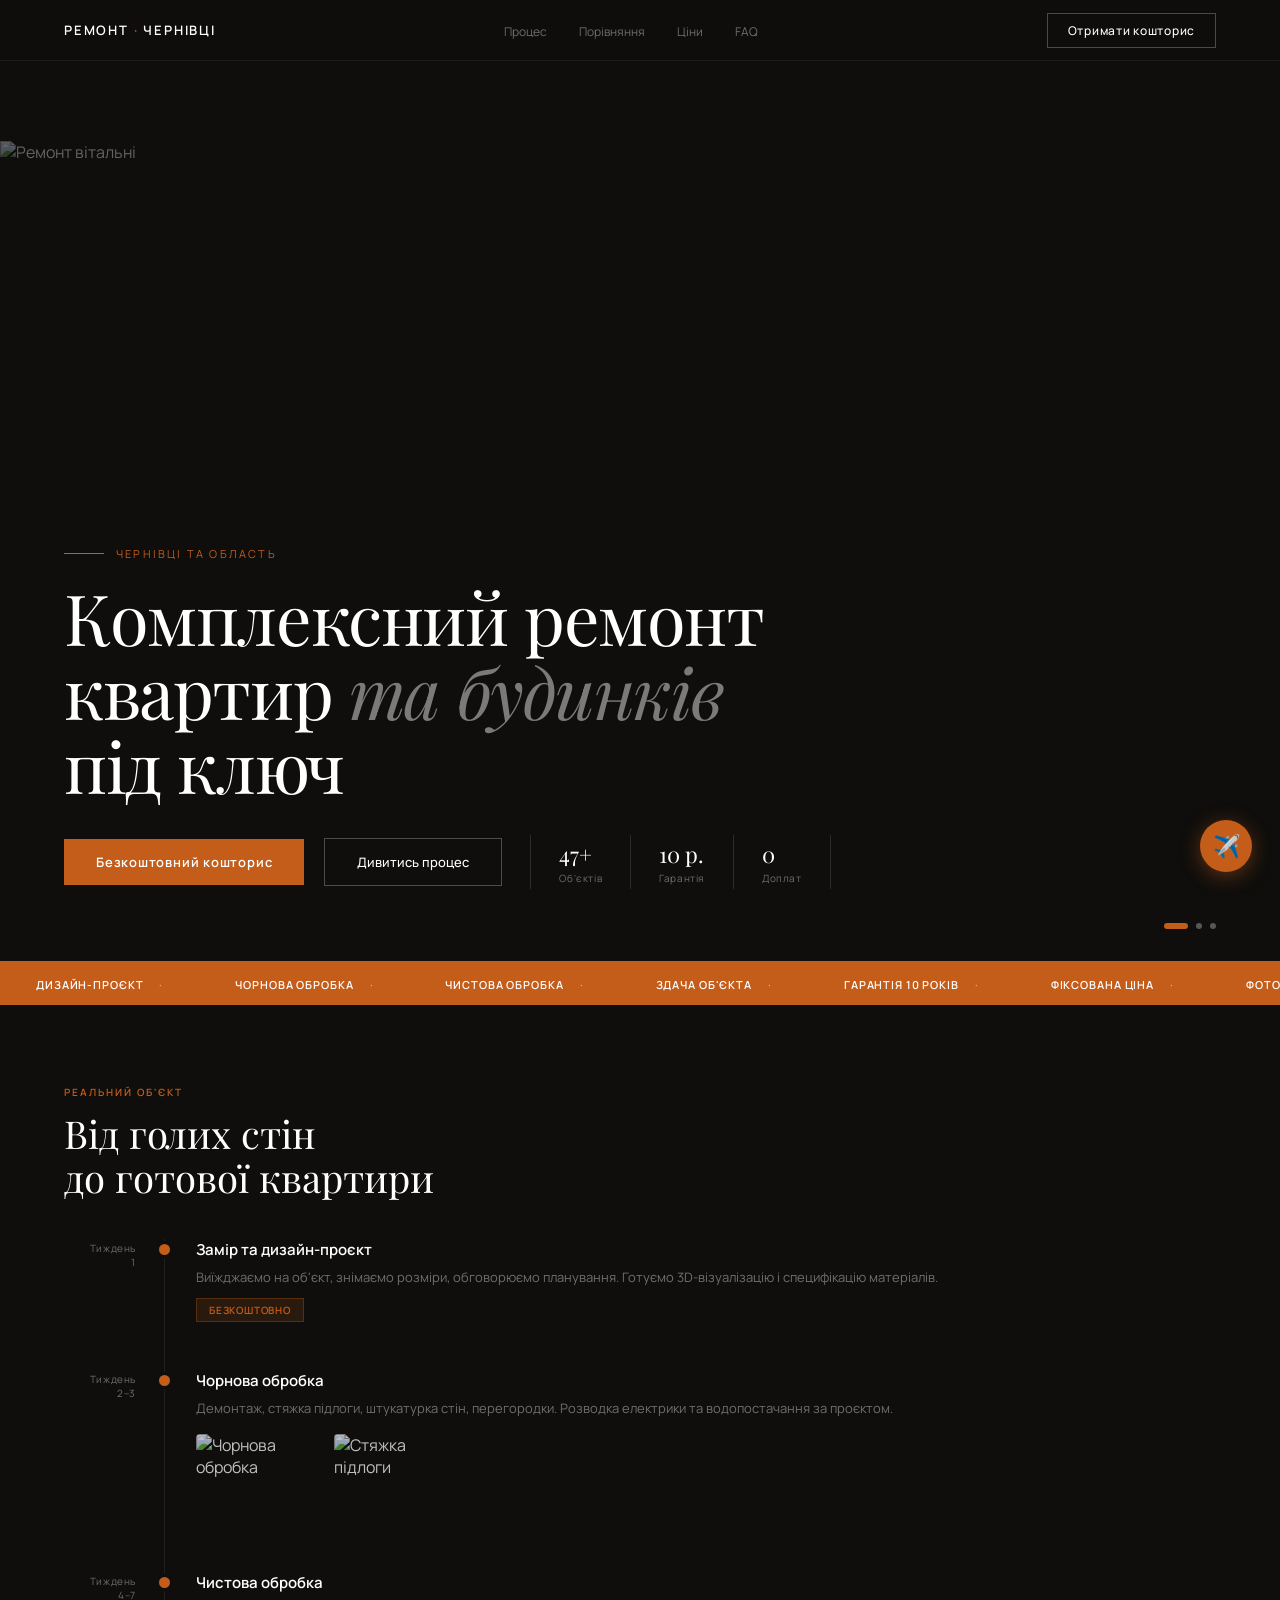
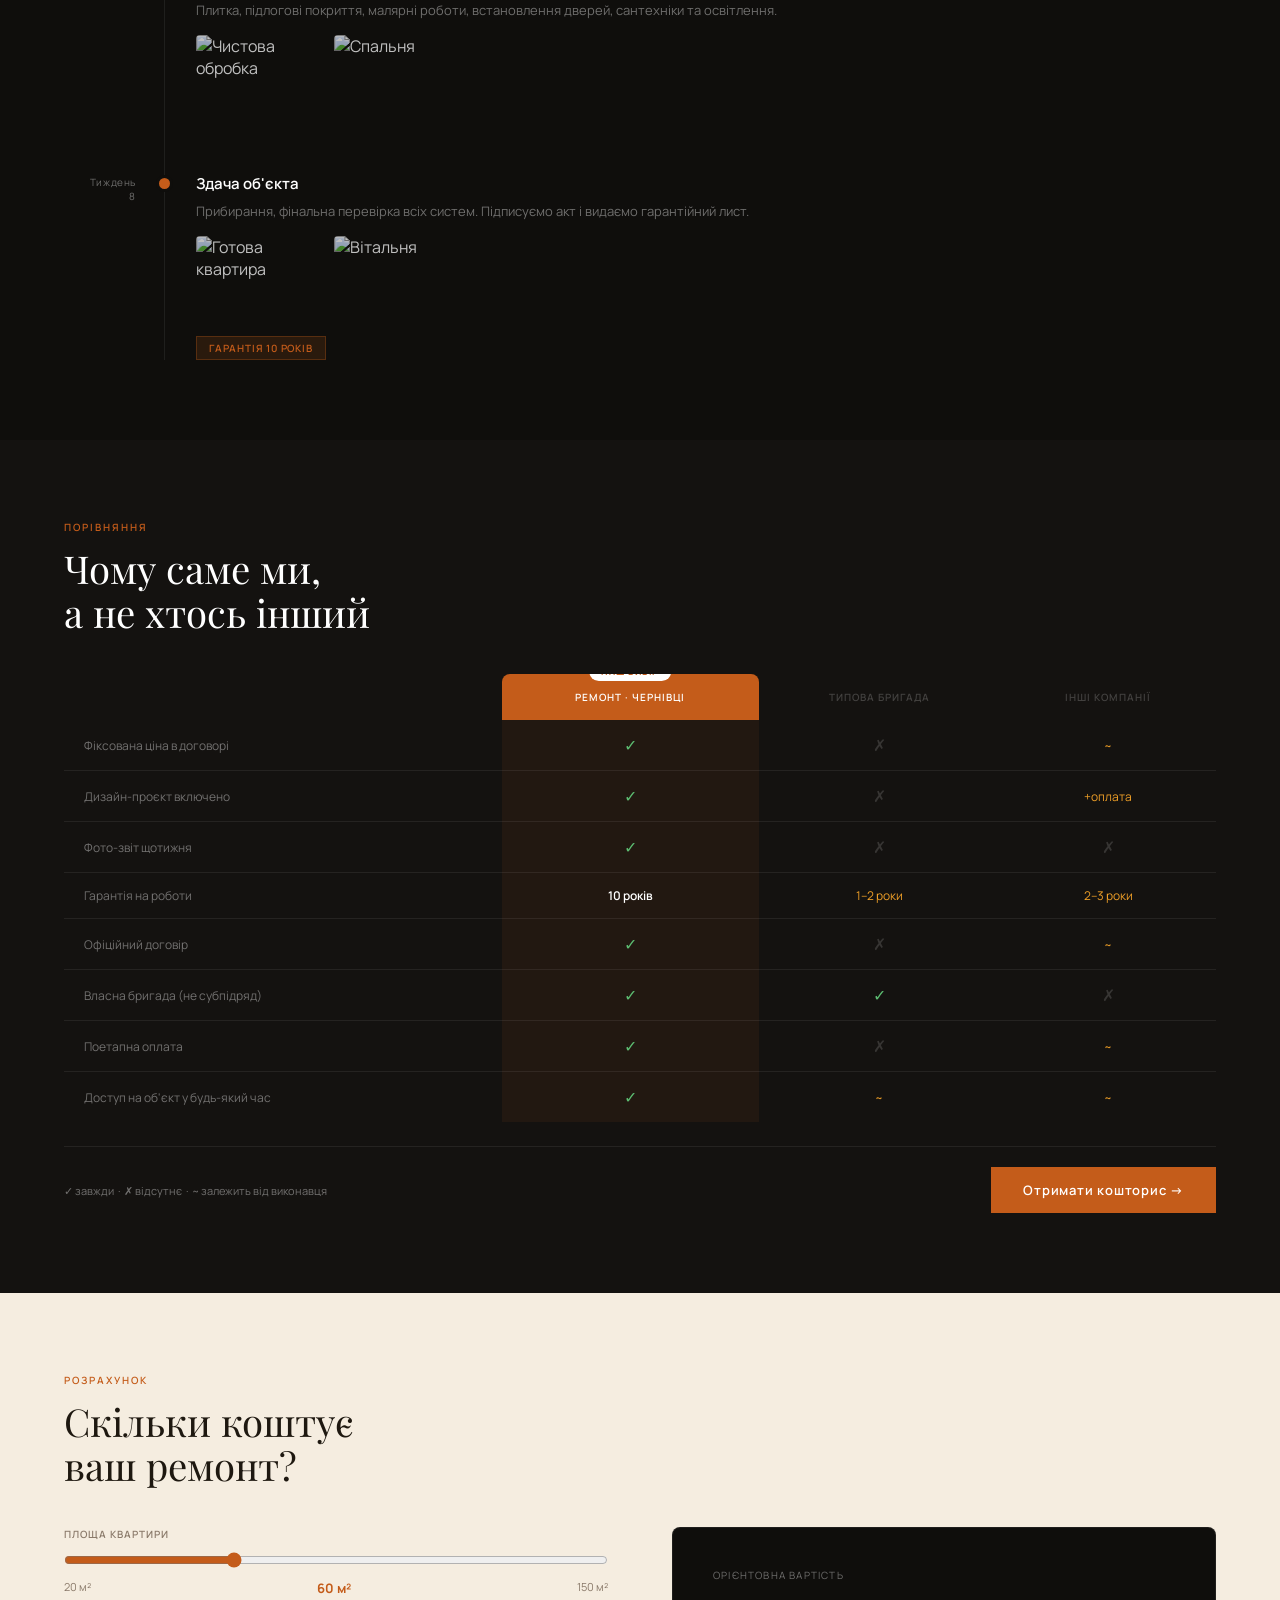
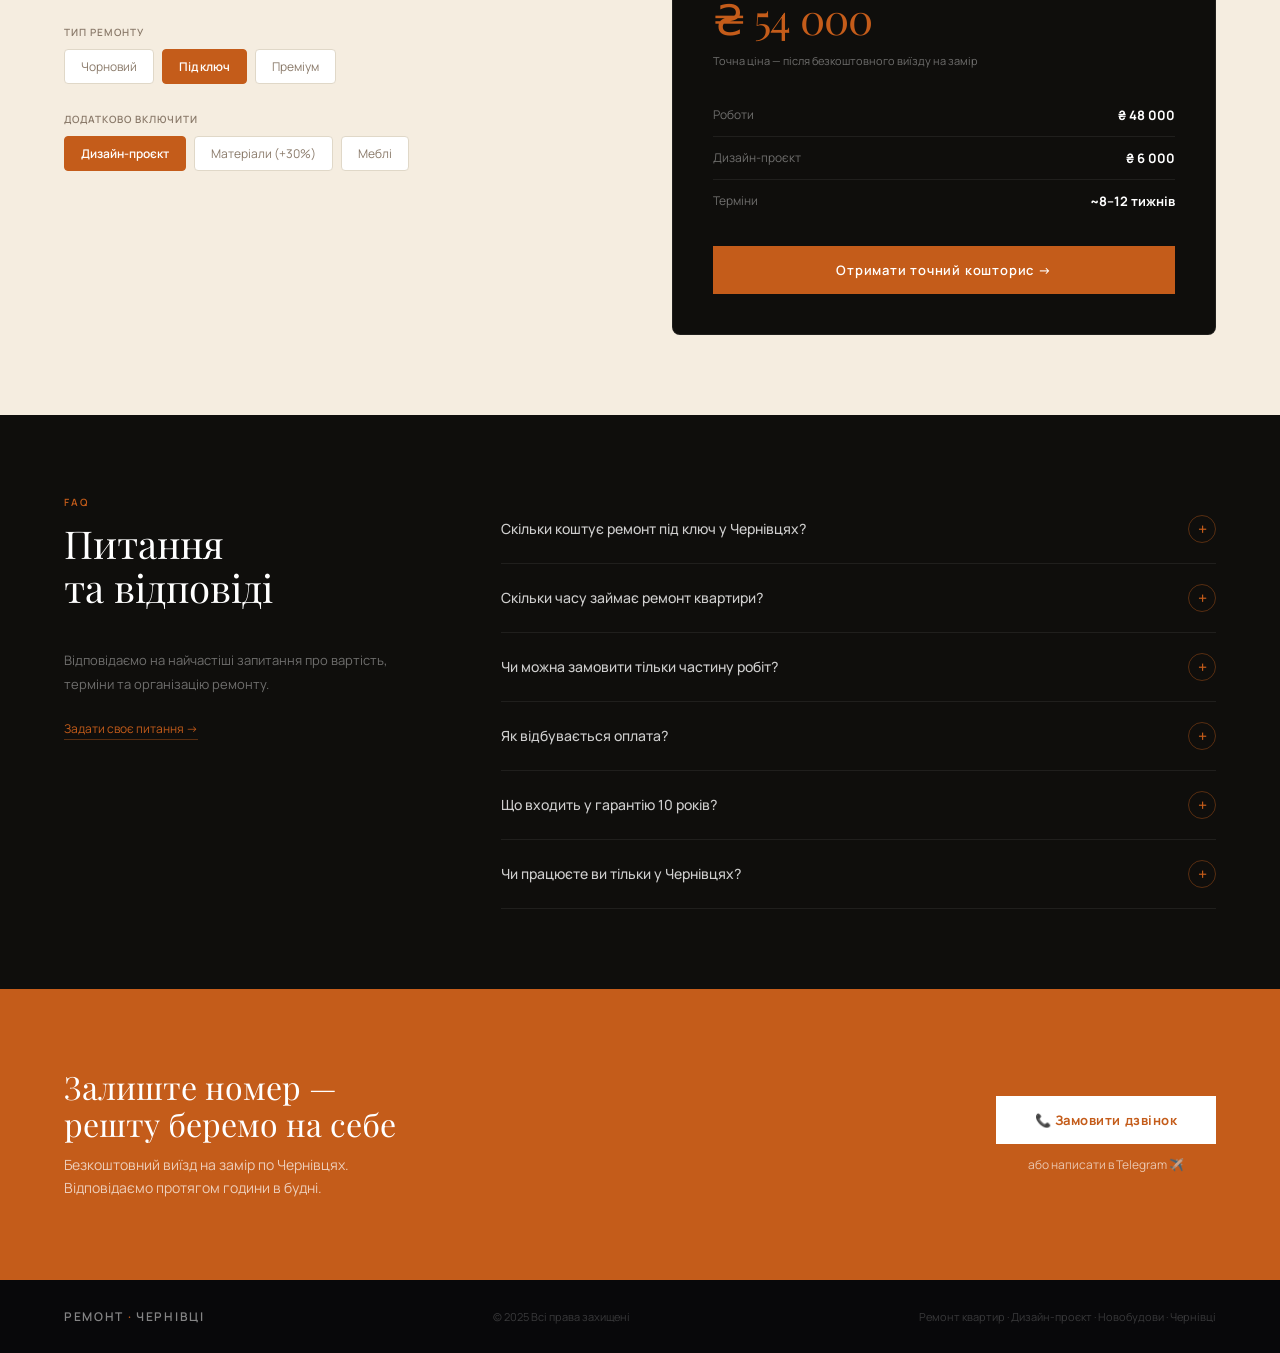
==== design2.html @ 1ac6160d "add 2" ====
<!DOCTYPE html>
<html lang="uk">
<head>
  <meta charset="UTF-8" />
  <meta name="viewport" content="width=device-width, initial-scale=1.0" />
  <title>Ремонт квартир під ключ у Чернівцях | Комплексний ремонт</title>
  <meta name="description" content="Комплексний ремонт квартир та будинків під ключ у Чернівцях. Гарантія 10 років. Калькулятор вартості онлайн. Безкоштовний кошторис!" />
  <meta name="robots" content="index, follow" />
  <link rel="canonical" href="https://remont-chernivtsi.com.ua/" />
  <meta property="og:title" content="Ремонт під ключ у Чернівцях" />
  <meta property="og:description" content="Комплексний ремонт квартир. Фіксована ціна, гарантія 10 років." />
  <meta property="og:type" content="website" />
  <script type="application/ld+json">
  {
    "@context": "https://schema.org",
    "@type": "HomeAndConstructionBusiness",
    "name": "Ремонт Чернівці",
    "description": "Комплексний ремонт квартир та будинків під ключ у Чернівцях.",
    "url": "https://remont-chernivtsi.com.ua",
    "telephone": "+380XXXXXXXXX",
    "address": { "@type": "PostalAddress", "addressLocality": "Чернівці", "addressCountry": "UA" },
    "areaServed": "Чернівці"
  }
  </script>
  <link rel="preconnect" href="https://fonts.googleapis.com">
  <link rel="preconnect" href="https://fonts.gstatic.com" crossorigin>
  <link href="https://fonts.googleapis.com/css2?family=Playfair+Display:ital,wght@0,400;0,700;1,400&family=Manrope:wght@300;400;500;600&display=swap" rel="stylesheet">

  <style>
    *, *::before, *::after { box-sizing: border-box; margin: 0; padding: 0; }

    :root {
      --bg:      #0F0E0C;
      --bg2:     #141210;
      --bg3:     #1A1816;
      --accent:  #C45C1A;
      --cream:   #F5EDE0;
      --white:   #ffffff;
      --muted:   rgba(255,255,255,.4);
      --border:  rgba(255,255,255,.07);
    }

    html { scroll-behavior: smooth; }

    body {
      font-family: 'Manrope', sans-serif;
      background: var(--bg);
      color: var(--white);
      overflow-x: hidden;
    }

    /* ── CONTAINER ── */
    .container {
      max-width: 1440px;
      margin: 0 auto;
      padding: 0 64px;
    }

    /* ── NAV ── */
    nav {
      position: sticky; top: 0; z-index: 100;
      background: rgba(15,14,12,.92);
      backdrop-filter: blur(12px);
      border-bottom: 1px solid var(--border);
      transition: box-shadow .3s;
    }
    .nav-inner {
      max-width: 1440px; margin: 0 auto; padding: 0 64px;
      display: flex; align-items: center; justify-content: space-between;
      height: 60px;
    }
    .nav-logo {
      font-family: 'Manrope', sans-serif;
      font-size: 13px; font-weight: 600;
      letter-spacing: .14em; text-transform: uppercase; color: var(--white);
    }
    .nav-logo em { color: var(--accent); font-style: normal; }
    .nav-links { display: flex; gap: 32px; list-style: none; }
    .nav-links a { font-size: 12px; color: var(--muted); text-decoration: none; transition: color .2s; }
    .nav-links a:hover { color: var(--white); }
    .nav-cta {
      background: transparent; border: 1px solid rgba(255,255,255,.25);
      color: var(--white); padding: 8px 20px;
      font-family: 'Manrope', sans-serif; font-size: 12px; font-weight: 500;
      cursor: pointer; letter-spacing: .06em; transition: all .2s;
    }
    .nav-cta:hover { background: var(--accent); border-color: var(--accent); }
    .burger { display: none; flex-direction: column; gap: 5px; cursor: pointer; background: none; border: none; }
    .burger span { width: 22px; height: 2px; background: var(--white); border-radius: 2px; }

    /* ── HERO ── */
    #hero {
      position: relative;
      height: 100vh; min-height: 600px; max-height: 900px;
      overflow: hidden;
    }
    .hero-slider { width: 100%; height: 100%; position: relative; }
    .hero-slide {
      position: absolute; inset: 0;
      opacity: 0; transition: opacity 1s ease;
    }
    .hero-slide.active { opacity: 1; }
    .hero-slide img {
      width: 100%; height: 100%; object-fit: cover; display: block;
      filter: brightness(.38);
    }
    .hero-content {
      position: absolute; inset: 0;
      display: flex; flex-direction: column; justify-content: flex-end;
      padding: 0 64px 72px;
      max-width: 1440px; margin: 0 auto; left: 0; right: 0;
    }
    .hero-eyebrow {
      display: flex; align-items: center; gap: 12px;
      font-size: 11px; color: var(--accent);
      letter-spacing: .2em; text-transform: uppercase;
      margin-bottom: 20px;
    }
    .hero-eyebrow::before { content: ''; width: 40px; height: 1px; background: var(--accent); }
    h1 {
      font-family: 'Playfair Display', serif;
      font-size: clamp(2.8rem, 5.5vw, 5.5rem);
      line-height: 1.05; font-weight: 400;
      color: var(--white); margin-bottom: 32px;
      max-width: 700px; letter-spacing: -.02em;
    }
    h1 em { font-style: italic; color: rgba(255,255,255,.45); }
    .hero-actions { display: flex; align-items: center; gap: 20px; flex-wrap: wrap; }
    .btn-accent {
      background: var(--accent); color: var(--white);
      padding: 14px 32px; font-family: 'Manrope', sans-serif;
      font-size: 13px; font-weight: 600; border: none; cursor: pointer;
      letter-spacing: .06em; transition: opacity .2s;
    }
    .btn-accent:hover { opacity: .88; }
    .btn-ghost {
      background: transparent; color: var(--white);
      padding: 14px 32px; font-family: 'Manrope', sans-serif;
      font-size: 13px; font-weight: 500;
      border: 1px solid rgba(255,255,255,.25); cursor: pointer;
      transition: border-color .2s;
    }
    .btn-ghost:hover { border-color: var(--white); }
    .hero-stats {
      display: flex; gap: 0;
      border-left: 1px solid rgba(255,255,255,.12); margin-left: 8px;
    }
    .hs { padding: 4px 28px; border-right: 1px solid rgba(255,255,255,.12); }
    .hs-n { font-family: 'Playfair Display', serif; font-size: 22px; color: var(--white); }
    .hs-l { font-size: 10px; color: var(--muted); margin-top: 2px; letter-spacing: .06em; }

    /* Slides dots */
    .hero-dots {
      position: absolute; bottom: 32px; right: 64px;
      display: flex; gap: 8px;
    }
    .hero-dot {
      width: 6px; height: 6px; border-radius: 50%;
      background: rgba(255,255,255,.3); cursor: pointer; transition: all .3s;
    }
    .hero-dot.active { background: var(--accent); width: 24px; border-radius: 3px; }

    /* ── TICKER ── */
    .ticker {
      background: var(--accent); padding: 11px 0;
      overflow: hidden; white-space: nowrap;
    }
    .ticker-track {
      display: inline-flex; animation: ticker 20s linear infinite;
    }
    @keyframes ticker { 0% { transform: translateX(0); } 100% { transform: translateX(-50%); } }
    .tick-item {
      padding: 0 36px; font-size: 11px; font-weight: 600;
      color: var(--white); letter-spacing: .08em; text-transform: uppercase;
      display: inline-flex; align-items: center; gap: 16px;
    }
    .tick-item::after { content: '·'; opacity: .5; }

    /* ── SECTIONS ── */
    section { padding: 80px 0; }
    .sec-dark { background: var(--bg); }
    .sec-darker { background: var(--bg2); }
    .sec-light { background: var(--cream); }
    .sec-label {
      font-size: 10px; letter-spacing: .2em; text-transform: uppercase;
      color: var(--accent); margin-bottom: 12px; font-weight: 600;
    }
    h2 {
      font-family: 'Playfair Display', serif;
      font-size: clamp(1.8rem, 3vw, 2.6rem);
      font-weight: 400; line-height: 1.15;
      margin-bottom: 40px;
    }
    .sec-dark h2, .sec-darker h2 { color: var(--white); }
    .sec-light h2 { color: #1E1810; }
    .sec-light .sec-label { color: var(--accent); }

    /* ── TIMELINE ── */
    .tl { position: relative; }
    .tl::before {
      content: ''; position: absolute; left: 100px; top: 0; bottom: 0;
      width: 1px; background: var(--border);
    }
    .tl-item {
      display: grid; grid-template-columns: 100px 1fr;
      padding-bottom: 48px; position: relative;
    }
    .tl-item:last-child { padding-bottom: 0; }
    .tl-week {
      font-size: 10px; color: var(--muted); letter-spacing: .06em;
      text-align: right; padding-right: 28px; padding-top: 2px; line-height: 1.4;
    }
    .tl-dot {
      position: absolute; left: 92px; top: 2px;
      width: 17px; height: 17px; background: var(--accent);
      border-radius: 50%; border: 3px solid var(--bg);
    }
    .tl-body { padding-left: 32px; }
    .tl-title { font-size: 15px; font-weight: 600; color: var(--white); margin-bottom: 6px; }
    .tl-desc { font-size: 13px; color: var(--muted); line-height: 1.7; }
    .tl-photos { display: flex; gap: 8px; margin-top: 14px; }
    .tl-photo {
      height: 90px; width: 130px; border-radius: 4px;
      overflow: hidden; flex-shrink: 0;
    }
    .tl-photo img { width: 100%; height: 100%; object-fit: cover; display: block; filter: brightness(.75); }
    .tl-badge {
      display: inline-flex; align-items: center; gap: 6px;
      background: rgba(196,92,26,.15); border: 1px solid rgba(196,92,26,.3);
      color: var(--accent); font-size: 10px; font-weight: 600;
      padding: 4px 12px; margin-top: 10px; letter-spacing: .08em; text-transform: uppercase;
    }

    /* ── COMPARISON ── */
    .cmp-wrap { overflow-x: auto; }
    .cmp-table { width: 100%; border-collapse: collapse; min-width: 540px; }
    .cmp-table th {
      padding: 16px 20px; font-size: 10px; font-weight: 600;
      letter-spacing: .1em; text-transform: uppercase; text-align: center;
    }
    .cmp-table th:first-child { text-align: left; color: var(--muted); width: 38%; }
    .th-us {
      background: var(--accent); color: var(--white);
      border-radius: 8px 8px 0 0; position: relative;
    }
    .th-us-badge {
      position: absolute; top: -12px; left: 50%; transform: translateX(-50%);
      background: var(--white); color: var(--accent);
      font-size: 9px; font-weight: 700; padding: 3px 12px;
      border-radius: 20px; letter-spacing: .08em; white-space: nowrap;
    }
    .th-them { color: rgba(255,255,255,.2); }
    .cmp-table td {
      padding: 14px 20px; font-size: 12px;
      text-align: center; border-bottom: 1px solid var(--border);
    }
    .cmp-table td:first-child { text-align: left; color: var(--muted); font-size: 12px; }
    .cmp-table tr:last-child td { border-bottom: none; }
    .td-us { background: rgba(196,92,26,.08); color: var(--white) !important; font-weight: 500; }
    .yes { color: #5DBD72; font-size: 16px; }
    .no { color: rgba(255,255,255,.15); font-size: 16px; }
    .partial { color: #EF9F27; font-size: 12px; }
    .cmp-footer {
      margin-top: 24px; display: flex; align-items: center;
      justify-content: space-between; padding-top: 20px;
      border-top: 1px solid var(--border);
    }
    .cmp-footer p { font-size: 11px; color: var(--muted); }

    /* ── CALCULATOR ── */
    .calc-grid { display: grid; grid-template-columns: 1fr 1fr; gap: 64px; align-items: start; }
    .calc-fields { display: flex; flex-direction: column; gap: 28px; }
    .calc-field label {
      display: block; font-size: 10px; color: #8A7A6A;
      letter-spacing: .1em; text-transform: uppercase;
      font-weight: 600; margin-bottom: 10px;
    }
    input[type=range] { width: 100%; accent-color: var(--accent); cursor: pointer; }
    .range-labels {
      display: flex; justify-content: space-between;
      font-size: 11px; color: #8A7A6A; margin-top: 6px;
    }
    .range-labels strong { color: var(--accent); font-size: 13px; }
    .toggles { display: flex; gap: 8px; flex-wrap: wrap; }
    .tog {
      background: #fff; border: 1.5px solid #E0D8C8;
      color: #8A7A6A; padding: 8px 16px; font-size: 12px;
      font-family: 'Manrope', sans-serif;
      cursor: pointer; border-radius: 4px; transition: all .15s;
    }
    .tog.on { background: var(--accent); border-color: var(--accent); color: #fff; font-weight: 600; }
    .calc-result {
      background: var(--bg); border-radius: 8px; padding: 40px;
      border: 1px solid var(--border);
    }
    .cr-label { font-size: 10px; color: var(--muted); letter-spacing: .12em; text-transform: uppercase; margin-bottom: 8px; }
    .cr-total { font-family: 'Playfair Display', serif; font-size: 42px; color: var(--accent); letter-spacing: -.02em; }
    .cr-note { font-size: 11px; color: var(--muted); margin-top: 6px; line-height: 1.6; }
    .cr-rows { margin-top: 24px; display: flex; flex-direction: column; gap: 0; }
    .cr-row {
      display: flex; justify-content: space-between; align-items: center;
      padding: 12px 0; border-bottom: 1px solid var(--border);
    }
    .cr-row:last-child { border-bottom: none; }
    .cr-row span { font-size: 12px; color: var(--muted); }
    .cr-row strong { font-size: 13px; color: var(--white); }
    .calc-cta {
      width: 100%; background: var(--accent); color: var(--white);
      border: none; padding: 15px; font-family: 'Manrope', sans-serif;
      font-size: 13px; font-weight: 600; cursor: pointer;
      letter-spacing: .06em; margin-top: 24px; transition: opacity .2s;
    }
    .calc-cta:hover { opacity: .88; }

    /* ── FAQ ── */
    .faq-grid { display: grid; grid-template-columns: 1fr 2fr; gap: 80px; align-items: start; }
    .faq-intro { position: sticky; top: 80px; }
    .faq-intro p { font-size: 13px; color: var(--muted); line-height: 1.8; margin-top: 16px; }
    .faq-intro-cta {
      display: inline-block; margin-top: 24px;
      font-size: 12px; color: var(--accent);
      border-bottom: 1px solid rgba(196,92,26,.4);
      text-decoration: none; padding-bottom: 2px;
      cursor: pointer;
    }
    .faq-list { display: flex; flex-direction: column; }
    .faq-item { border-bottom: 1px solid var(--border); }
    .faq-q {
      display: flex; justify-content: space-between; align-items: center;
      padding: 20px 0; cursor: pointer;
      font-size: 14px; color: rgba(255,255,255,.8); font-weight: 500;
      gap: 16px; transition: color .2s;
    }
    .faq-q:hover { color: var(--white); }
    .faq-icon {
      width: 28px; height: 28px; min-width: 28px;
      border: 1px solid rgba(196,92,26,.4); border-radius: 50%;
      display: flex; align-items: center; justify-content: center;
      color: var(--accent); font-size: 16px;
      transition: transform .3s, background .2s;
    }
    .faq-item.open .faq-icon { transform: rotate(45deg); background: var(--accent); color: var(--white); border-color: var(--accent); }
    .faq-a {
      max-height: 0; overflow: hidden;
      font-size: 13px; color: var(--muted); line-height: 1.75;
      transition: max-height .4s ease, padding .3s;
    }
    .faq-item.open .faq-a { max-height: 200px; padding-bottom: 20px; }

    /* ── CONTACT STRIP ── */
    #contact { background: var(--accent); padding: 80px 0; }
    .contact-inner {
      max-width: 1440px; margin: 0 auto; padding: 0 64px;
      display: grid; grid-template-columns: 1fr auto; gap: 40px; align-items: center;
    }
    .contact-inner h2 { color: var(--white); margin-bottom: 10px; font-size: clamp(1.6rem, 2.5vw, 2.4rem); }
    .contact-inner p { font-size: 14px; color: rgba(255,255,255,.7); line-height: 1.7; }
    .contact-actions { display: flex; flex-direction: column; gap: 12px; min-width: 220px; }
    .cs-btn {
      background: var(--white); color: var(--accent);
      border: none; padding: 15px 32px;
      font-family: 'Manrope', sans-serif; font-size: 13px; font-weight: 700;
      cursor: pointer; text-align: center; letter-spacing: .04em;
      transition: opacity .2s;
    }
    .cs-btn:hover { opacity: .9; }
    .cs-tg {
      text-align: center; font-size: 12px;
      color: rgba(255,255,255,.65);
      text-decoration: none; display: block;
    }

    /* ── FOOTER ── */
    footer { background: #08080A; padding: 28px 0; }
    .footer-inner {
      max-width: 1440px; margin: 0 auto; padding: 0 64px;
      display: flex; justify-content: space-between; align-items: center;
      flex-wrap: wrap; gap: 12px;
    }
    .footer-logo {
      font-size: 12px; font-weight: 600; letter-spacing: .14em;
      text-transform: uppercase; color: rgba(255,255,255,.5);
    }
    .footer-logo em { color: var(--accent); font-style: normal; }
    footer p { font-size: 11px; color: rgba(255,255,255,.2); }

    /* ── FLOAT TG ── */
    .float-tg {
      position: fixed; bottom: 28px; right: 28px; z-index: 200;
      width: 52px; height: 52px; border-radius: 50%;
      background: var(--accent); color: var(--white);
      display: flex; align-items: center; justify-content: center;
      font-size: 22px; text-decoration: none;
      box-shadow: 0 4px 20px rgba(196,92,26,.45);
      animation: pulse 2.5s infinite;
    }
    @keyframes pulse {
      0%,100% { box-shadow: 0 4px 20px rgba(196,92,26,.4); }
      50% { box-shadow: 0 4px 40px rgba(196,92,26,.7); }
    }

    /* ── FADE ── */
    .fade { opacity: 0; transform: translateY(20px); transition: opacity .65s ease, transform .65s ease; }
    .fade.in { opacity: 1; transform: none; }

    /* ── RESPONSIVE ── */
    @media (max-width: 960px) {
      .container, .nav-inner, .hero-content, .contact-inner, .footer-inner { padding-left: 28px; padding-right: 28px; }
      .nav-links { display: none; }
      .nav-links.open {
        display: flex; flex-direction: column; gap: 14px;
        position: absolute; top: 60px; left: 0; right: 0;
        background: var(--bg2); padding: 20px 28px;
        border-bottom: 1px solid var(--border); z-index: 99;
      }
      .burger { display: flex; }
      h1 { font-size: clamp(2rem, 7vw, 3.2rem); }
      .hero-content { padding-bottom: 48px; padding-left: 28px; padding-right: 28px; }
      .hero-stats { display: none; }
      .hero-dots { right: 28px; }
      section { padding: 56px 0; }
      .calc-grid { grid-template-columns: 1fr; }
      .faq-grid { grid-template-columns: 1fr; }
      .faq-intro { position: static; }
      .contact-inner { grid-template-columns: 1fr; }
      .contact-actions { flex-direction: row; flex-wrap: wrap; }
      .footer-inner { flex-direction: column; align-items: flex-start; gap: 8px; }
    }
    @media (max-width: 600px) {
      .hero-actions { flex-direction: column; align-items: flex-start; }
      .btn-accent, .btn-ghost { width: 100%; text-align: center; }
      .tl::before { left: 70px; }
      .tl-item { grid-template-columns: 70px 1fr; }
      .tl-dot { left: 62px; }
    }

    /* ── MODAL ── */
    .modal-overlay {
      position: fixed; inset: 0; z-index: 1000;
      background: rgba(0,0,0,.75);
      backdrop-filter: blur(6px);
      display: flex; align-items: center; justify-content: center;
      padding: 20px;
      opacity: 0; visibility: hidden;
      transition: opacity .3s ease, visibility .3s ease;
    }
    .modal-overlay.open {
      opacity: 1; visibility: visible;
    }
    .modal {
      background: #1A1816;
      border: 1px solid rgba(255,255,255,.1);
      border-radius: 12px;
      padding: 48px;
      width: 100%; max-width: 480px;
      position: relative;
      transform: translateY(20px);
      transition: transform .35s ease;
    }
    .modal-overlay.open .modal {
      transform: translateY(0);
    }
    .modal-close {
      position: absolute; top: 18px; right: 20px;
      background: none; border: none; cursor: pointer;
      color: rgba(255,255,255,.35); font-size: 22px; line-height: 1;
      transition: color .2s;
    }
    .modal-close:hover { color: var(--white); }
    .modal-eyebrow {
      font-size: 9px; letter-spacing: .2em; text-transform: uppercase;
      color: var(--accent); margin-bottom: 10px; font-weight: 600;
    }
    .modal-title {
      font-family: 'Playfair Display', serif;
      font-size: 26px; font-weight: 400; color: var(--white);
      margin-bottom: 6px; line-height: 1.2;
    }
    .modal-sub {
      font-size: 12px; color: rgba(255,255,255,.4);
      margin-bottom: 28px; line-height: 1.6;
    }
    .modal-field {
      display: flex; flex-direction: column; gap: 6px;
      margin-bottom: 16px;
    }
    .modal-field label {
      font-size: 10px; font-weight: 600; letter-spacing: .1em;
      text-transform: uppercase; color: rgba(255,255,255,.35);
    }
    .modal-field input {
      background: rgba(255,255,255,.06);
      border: 1px solid rgba(255,255,255,.1);
      color: var(--white); padding: 13px 16px;
      border-radius: 6px; font-family: 'Manrope', sans-serif;
      font-size: 14px; outline: none;
      transition: border-color .2s;
      width: 100%;
    }
    .modal-field input::placeholder { color: rgba(255,255,255,.2); }
    .modal-field input:focus { border-color: var(--accent); }
    .modal-submit {
      width: 100%; background: var(--accent); color: var(--white);
      border: none; padding: 15px; margin-top: 8px;
      font-family: 'Manrope', sans-serif; font-size: 13px; font-weight: 700;
      cursor: pointer; letter-spacing: .06em;
      transition: opacity .2s;
    }
    .modal-submit:hover { opacity: .88; }
    .modal-submit:disabled { opacity: .5; cursor: default; }
    .modal-success {
      text-align: center; padding: 24px 0 8px;
    }
    .modal-success-icon {
      width: 56px; height: 56px; background: rgba(196,92,26,.15);
      border: 1px solid var(--accent); border-radius: 50%;
      display: flex; align-items: center; justify-content: center;
      font-size: 22px; margin: 0 auto 16px;
    }
    .modal-success h3 {
      font-family: 'Playfair Display', serif;
      font-size: 20px; color: var(--white); font-weight: 400; margin-bottom: 8px;
    }
    .modal-success p {
      font-size: 13px; color: rgba(255,255,255,.45); line-height: 1.6;
    }
    .modal-note {
      text-align: center; font-size: 11px;
      color: rgba(255,255,255,.25); margin-top: 14px; line-height: 1.6;
    }
    @media (max-width: 600px) {
      .modal { padding: 32px 24px; }
    }

  </style>
</head>
<body>

<!-- NAV -->
<nav id="navbar">
  <div class="nav-inner">
    <div class="nav-logo">РЕМОНТ <em>·</em> ЧЕРНІВЦІ</div>
    <ul class="nav-links" id="navLinks">
      <li><a href="#timeline">Процес</a></li>
      <li><a href="#compare">Порівняння</a></li>
      <li><a href="#calculator">Ціни</a></li>
      <li><a href="#faq">FAQ</a></li>
    </ul>
    <button class="nav-cta" onclick="openModal()">Отримати кошторис</button>
    <button class="burger" id="burger"><span></span><span></span><span></span></button>
  </div>
</nav>

<!-- HERO -->
<section id="hero">
  <div class="hero-slider">
    <div class="hero-slide active">
      <img src="https://images.unsplash.com/photo-1600585154340-be6161a56a0c?w=1600&q=85" alt="Ремонт вітальні" />
    </div>
    <div class="hero-slide">
      <img src="https://images.unsplash.com/photo-1560448204-e02f11c3d0e2?w=1600&q=85" alt="Ремонт кухні" />
    </div>
    <div class="hero-slide">
      <img src="https://images.unsplash.com/photo-1484154218962-a197022b5858?w=1600&q=85" alt="Ремонт спальні" />
    </div>
  </div>

  <div class="hero-content">
    <div class="hero-eyebrow">Чернівці та область</div>
    <h1>Комплексний ремонт<br>квартир <em>та будинків</em><br>під ключ</h1>
    <div class="hero-actions">
      <button class="btn-accent" onclick="openModal()">Безкоштовний кошторис</button>
      <button class="btn-ghost" onclick="document.getElementById('timeline').scrollIntoView({behavior:'smooth'})">Дивитись процес</button>
      <div class="hero-stats">
        <div class="hs"><div class="hs-n">47+</div><div class="hs-l">Об'єктів</div></div>
        <div class="hs"><div class="hs-n">10 р.</div><div class="hs-l">Гарантія</div></div>
        <div class="hs"><div class="hs-n">0</div><div class="hs-l">Доплат</div></div>
      </div>
    </div>
  </div>

  <div class="hero-dots" id="heroDots">
    <div class="hero-dot active" onclick="goSlide(0)"></div>
    <div class="hero-dot" onclick="goSlide(1)"></div>
    <div class="hero-dot" onclick="goSlide(2)"></div>
  </div>
</section>

<!-- TICKER -->
<div class="ticker">
  <div class="ticker-track">
    <span class="tick-item">Дизайн-проєкт</span>
    <span class="tick-item">Чорнова обробка</span>
    <span class="tick-item">Чистова обробка</span>
    <span class="tick-item">Здача об'єкта</span>
    <span class="tick-item">Гарантія 10 років</span>
    <span class="tick-item">Фіксована ціна</span>
    <span class="tick-item">Фото-звіт щотижня</span>
    <span class="tick-item">Власна бригада</span>
    <span class="tick-item">Дизайн-проєкт</span>
    <span class="tick-item">Чорнова обробка</span>
    <span class="tick-item">Чистова обробка</span>
    <span class="tick-item">Здача об'єкта</span>
    <span class="tick-item">Гарантія 10 років</span>
    <span class="tick-item">Фіксована ціна</span>
    <span class="tick-item">Фото-звіт щотижня</span>
    <span class="tick-item">Власна бригада</span>
  </div>
</div>

<!-- TIMELINE -->
<section id="timeline" class="sec-dark">
  <div class="container">
    <div class="sec-label fade">Реальний об'єкт</div>
    <h2 class="fade">Від голих стін<br>до готової квартири</h2>
    <div class="tl">
      <div class="tl-item fade">
        <div class="tl-week">Тиждень<br>1</div>
        <div class="tl-dot"></div>
        <div class="tl-body">
          <div class="tl-title">Замір та дизайн-проєкт</div>
          <div class="tl-desc">Виїжджаємо на об'єкт, знімаємо розміри, обговорюємо планування. Готуємо 3D-візуалізацію і специфікацію матеріалів.</div>
          <div class="tl-badge">Безкоштовно</div>
        </div>
      </div>
      <div class="tl-item fade">
        <div class="tl-week">Тиждень<br>2–3</div>
        <div class="tl-dot"></div>
        <div class="tl-body">
          <div class="tl-title">Чорнова обробка</div>
          <div class="tl-desc">Демонтаж, стяжка підлоги, штукатурка стін, перегородки. Розводка електрики та водопостачання за проєктом.</div>
          <div class="tl-photos">
            <div class="tl-photo"><img src="https://images.unsplash.com/photo-1504307651254-35680f356dfd?w=260&q=75" alt="Чорнова обробка" /></div>
            <div class="tl-photo"><img src="https://images.unsplash.com/photo-1581094794329-c8112a89af12?w=260&q=75" alt="Стяжка підлоги" /></div>
          </div>
        </div>
      </div>
      <div class="tl-item fade">
        <div class="tl-week">Тиждень<br>4–7</div>
        <div class="tl-dot"></div>
        <div class="tl-body">
          <div class="tl-title">Чистова обробка</div>
          <div class="tl-desc">Плитка, підлогові покриття, малярні роботи, встановлення дверей, сантехніки та освітлення.</div>
          <div class="tl-photos">
            <div class="tl-photo"><img src="https://images.unsplash.com/photo-1556909114-f6e7ad7d3136?w=260&q=75" alt="Чистова обробка" /></div>
            <div class="tl-photo"><img src="https://images.unsplash.com/photo-1484154218962-a197022b5858?w=260&q=75" alt="Спальня" /></div>
          </div>
        </div>
      </div>
      <div class="tl-item fade">
        <div class="tl-week">Тиждень<br>8</div>
        <div class="tl-dot"></div>
        <div class="tl-body">
          <div class="tl-title">Здача об'єкта</div>
          <div class="tl-desc">Прибирання, фінальна перевірка всіх систем. Підписуємо акт і видаємо гарантійний лист.</div>
          <div class="tl-photos">
            <div class="tl-photo"><img src="https://images.unsplash.com/photo-1560448204-e02f11c3d0e2?w=260&q=75" alt="Готова квартира" /></div>
            <div class="tl-photo"><img src="https://images.unsplash.com/photo-1586023492125-27b2c045efd7?w=260&q=75" alt="Вітальня" /></div>
          </div>
          <div class="tl-badge">Гарантія 10 років</div>
        </div>
      </div>
    </div>
  </div>
</section>

<!-- COMPARISON -->
<section id="compare" class="sec-darker">
  <div class="container">
    <div class="sec-label fade">Порівняння</div>
    <h2 class="fade">Чому саме ми,<br>а не хтось інший</h2>
    <div class="cmp-wrap fade">
      <table class="cmp-table">
        <thead>
          <tr>
            <th></th>
            <th class="th-us"><div class="th-us-badge">Наш вибір</div>Ремонт · Чернівці</th>
            <th class="th-them">Типова бригада</th>
            <th class="th-them">Інші компанії</th>
          </tr>
        </thead>
        <tbody>
          <tr><td>Фіксована ціна в договорі</td><td class="td-us"><span class="yes">✓</span></td><td><span class="no">✗</span></td><td><span class="partial">~</span></td></tr>
          <tr><td>Дизайн-проєкт включено</td><td class="td-us"><span class="yes">✓</span></td><td><span class="no">✗</span></td><td><span class="partial">+оплата</span></td></tr>
          <tr><td>Фото-звіт щотижня</td><td class="td-us"><span class="yes">✓</span></td><td><span class="no">✗</span></td><td><span class="no">✗</span></td></tr>
          <tr><td>Гарантія на роботи</td><td class="td-us"><span style="color:#fff;font-size:12px;font-weight:600">10 років</span></td><td><span class="partial">1–2 роки</span></td><td><span class="partial">2–3 роки</span></td></tr>
          <tr><td>Офіційний договір</td><td class="td-us"><span class="yes">✓</span></td><td><span class="no">✗</span></td><td><span class="partial">~</span></td></tr>
          <tr><td>Власна бригада (не субпідряд)</td><td class="td-us"><span class="yes">✓</span></td><td><span class="yes">✓</span></td><td><span class="no">✗</span></td></tr>
          <tr><td>Поетапна оплата</td><td class="td-us"><span class="yes">✓</span></td><td><span class="no">✗</span></td><td><span class="partial">~</span></td></tr>
          <tr><td>Доступ на об'єкт у будь-який час</td><td class="td-us"><span class="yes">✓</span></td><td><span class="partial">~</span></td><td><span class="partial">~</span></td></tr>
        </tbody>
      </table>
    </div>
    <div class="cmp-footer fade">
      <p>✓ завжди &nbsp;·&nbsp; ✗ відсутнє &nbsp;·&nbsp; ~ залежить від виконавця</p>
      <button class="btn-accent" onclick="openModal()">Отримати кошторис →</button>
    </div>
  </div>
</section>

<!-- CALCULATOR -->
<section id="calculator" class="sec-light">
  <div class="container">
    <div class="sec-label fade">Розрахунок</div>
    <h2 class="fade" style="color:#1E1810">Скільки коштує<br>ваш ремонт?</h2>
    <div class="calc-grid fade">
      <div class="calc-fields">
        <div class="calc-field">
          <label>Площа квартири</label>
          <input type="range" id="area" min="20" max="150" value="60" oninput="calc()">
          <div class="range-labels"><span>20 м²</span><strong id="area-v">60 м²</strong><span>150 м²</span></div>
        </div>
        <div class="calc-field">
          <label>Тип ремонту</label>
          <div class="toggles">
            <button class="tog" onclick="setType(this,300)">Чорновий</button>
            <button class="tog on" onclick="setType(this,800)">Під ключ</button>
            <button class="tog" onclick="setType(this,1400)">Преміум</button>
          </div>
        </div>
        <div class="calc-field">
          <label>Додатково включити</label>
          <div class="toggles">
            <button class="tog on" id="togDesign" onclick="toggleExtra(this,'design',6000)">Дизайн-проєкт</button>
            <button class="tog" id="togMat" onclick="toggleExtra(this,'mat',0.3)">Матеріали (+30%)</button>
            <button class="tog" id="togFurn" onclick="toggleExtra(this,'furn',15000)">Меблі</button>
          </div>
        </div>
      </div>
      <div class="calc-result">
        <div class="cr-label">Орієнтовна вартість</div>
        <div class="cr-total" id="crTotal">₴ 54 000</div>
        <div class="cr-note">Точна ціна — після безкоштовного виїзду на замір</div>
        <div class="cr-rows">
          <div class="cr-row"><span>Роботи</span><strong id="crWork">₴ 48 000</strong></div>
          <div class="cr-row"><span>Дизайн-проєкт</span><strong id="crDesign">₴ 6 000</strong></div>
          <div class="cr-row"><span>Терміни</span><strong id="crTime">~8 тижнів</strong></div>
        </div>
        <button class="calc-cta" onclick="openModal()">Отримати точний кошторис →</button>
      </div>
    </div>
  </div>
</section>

<!-- FAQ -->
<section id="faq" class="sec-dark">
  <div class="container">
    <div class="faq-grid">
      <div class="faq-intro fade">
        <div class="sec-label">FAQ</div>
        <h2>Питання<br>та відповіді</h2>
        <p>Відповідаємо на найчастіші запитання про вартість, терміни та організацію ремонту.</p>
        <span class="faq-intro-cta" onclick="openModal()">Задати своє питання →</span>
      </div>
      <div class="faq-list fade">
        <div class="faq-item">
          <div class="faq-q" onclick="toggleFaq(this)">Скільки коштує ремонт під ключ у Чернівцях? <span class="faq-icon">+</span></div>
          <div class="faq-a">Середня вартість — від 800 грн/м² (роботи без матеріалів). Повний цикл з матеріалами — від 1 500 грн/м². Преміум-сегмент — від 2 500 грн/м². Точна ціна залежить від стану приміщення і матеріалів. Рахуємо безкоштовно після виїзду.</div>
        </div>
        <div class="faq-item">
          <div class="faq-q" onclick="toggleFaq(this)">Скільки часу займає ремонт квартири? <span class="faq-icon">+</span></div>
          <div class="faq-a">Однокімнатна 40–50 м² — 6–8 тижнів. Двокімнатна 60–70 м² — 8–12 тижнів. Трикімнатна — 12–16 тижнів. Терміни фіксуємо в договорі і відповідаємо за їх дотримання.</div>
        </div>
        <div class="faq-item">
          <div class="faq-q" onclick="toggleFaq(this)">Чи можна замовити тільки частину робіт? <span class="faq-icon">+</span></div>
          <div class="faq-a">Так. Беремо окремо: тільки чорнову обробку, тільки чистову, тільки санвузол або кухню. Дизайн-проєкт теж можна замовити окремо — якщо надалі будете робити ремонт у нас, вартість проєкту зараховується.</div>
        </div>
        <div class="faq-item">
          <div class="faq-q" onclick="toggleFaq(this)">Як відбувається оплата? <span class="faq-icon">+</span></div>
          <div class="faq-a">Поетапно: 30% передоплата перед стартом, решта — по мірі виконання етапів згідно з графіком у договорі. Фінальний платіж — лише після вашого підпису на акті здачі. Ніяких «доплат по дорозі».</div>
        </div>
        <div class="faq-item">
          <div class="faq-q" onclick="toggleFaq(this)">Що входить у гарантію 10 років? <span class="faq-icon">+</span></div>
          <div class="faq-a">Всі виконані роботи: стяжка, штукатурка, плитка, малярка, електрика, сантехніка. Якщо щось вийшло з ладу з нашої вини — усуваємо безкоштовно. Гарантійний лист видається письмово при здачі об'єкта.</div>
        </div>
        <div class="faq-item">
          <div class="faq-q" onclick="toggleFaq(this)">Чи працюєте ви тільки у Чернівцях? <span class="faq-icon">+</span></div>
          <div class="faq-a">Основний напрямок — Чернівці та Чернівецька область. Великі об'єкти за межами міста розглядаємо індивідуально. Виїзд на замір по місту — безкоштовно.</div>
        </div>
      </div>
    </div>
  </div>
</section>

<!-- CONTACT -->
<section id="contact">
  <div class="contact-inner">
    <div class="fade">
      <h2>Залиште номер —<br>решту беремо на себе</h2>
      <p>Безкоштовний виїзд на замір по Чернівцях.<br>Відповідаємо протягом години в будні.</p>
    </div>
    <div class="contact-actions fade">
      <button class="cs-btn" onclick="openModal()">📞 Замовити дзвінок</button>
      <a class="cs-tg" href="https://t.me/YOUR_TELEGRAM" target="_blank">або написати в Telegram ✈️</a>
    </div>
  </div>
</section>

<!-- FOOTER -->
<footer>
  <div class="footer-inner">
    <div class="footer-logo">РЕМОНТ <em>·</em> ЧЕРНІВЦІ</div>
    <p>© 2025 Всі права захищені</p>
    <p>Ремонт квартир · Дизайн-проєкт · Новобудови · Чернівці</p>
  </div>
</footer>

<!-- MODAL -->
<div class="modal-overlay" id="modalOverlay" onclick="closeModalOutside(event)">
  <div class="modal" role="dialog" aria-modal="true" aria-labelledby="modalTitle">
    <button class="modal-close" onclick="closeModal()" aria-label="Закрити">✕</button>

    <div id="modalForm">
      <div class="modal-eyebrow">Безкоштовно</div>
      <div class="modal-title" id="modalTitle">Отримати кошторис</div>
      <div class="modal-sub">Залиште контакти — зв'яжемось протягом години і обговоримо ваш проєкт.</div>

      <div class="modal-field">
        <label>Ваше ім'я</label>
        <input type="text" id="mName" placeholder="Наприклад, Олена" autocomplete="name" />
      </div>
      <div class="modal-field">
        <label>Телефон</label>
        <input type="tel" id="mPhone" placeholder="+380 XX XXX XX XX" autocomplete="tel" />
      </div>
      <div class="modal-field">
        <label>Email</label>
        <input type="email" id="mEmail" placeholder="email@example.com" autocomplete="email" />
      </div>

      <button class="modal-submit" id="modalSubmitBtn" onclick="submitModal()">
        Надіслати заявку →
      </button>
      <div class="modal-note">
        Натискаючи кнопку, ви погоджуєтесь на обробку персональних даних
      </div>
    </div>

    <div class="modal-success" id="modalSuccess" style="display:none">
      <div class="modal-success-icon">✓</div>
      <h3>Дякуємо!</h3>
      <p>Ми отримали вашу заявку і зв'яжемось<br>з вами найближчим часом.</p>
    </div>
  </div>
</div>

<!-- FLOAT TG -->
<a href="https://t.me/YOUR_TELEGRAM" target="_blank" class="float-tg" title="Telegram">✈️</a>

<script>
  // Burger
  document.getElementById('burger').addEventListener('click', () => {
    document.getElementById('navLinks').classList.toggle('open');
  });

  // Hero slider
  let current = 0;
  const slides = document.querySelectorAll('.hero-slide');
  const dots = document.querySelectorAll('.hero-dot');
  function goSlide(n) {
    slides[current].classList.remove('active');
    dots[current].classList.remove('active');
    current = n;
    slides[current].classList.add('active');
    dots[current].classList.add('active');
  }
  setInterval(() => goSlide((current + 1) % slides.length), 5000);

  // Fade on scroll
  const obs = new IntersectionObserver((entries) => {
    entries.forEach((e, i) => {
      if (e.isIntersecting) setTimeout(() => e.target.classList.add('in'), i * 70);
    });
  }, { threshold: 0.1 });
  document.querySelectorAll('.fade').forEach(el => obs.observe(el));

  // Nav shadow on scroll
  window.addEventListener('scroll', () => {
    document.getElementById('navbar').style.boxShadow =
      window.scrollY > 40 ? '0 2px 20px rgba(0,0,0,.4)' : 'none';
  });

  // Calculator
  let typePrice = 800;
  let extras = { design: 6000, mat: false, furn: false };

  function calc() {
    const area = +document.getElementById('area').value;
    document.getElementById('area-v').textContent = area + ' м²';
    const work = area * typePrice;
    const mat = extras.mat ? work * 0.3 : 0;
    const design = extras.design || 0;
    const furn = extras.furn || 0;
    const total = work + mat + design + furn;
    document.getElementById('crTotal').textContent = '₴ ' + (Math.round(total / 1000) * 1000).toLocaleString('uk');
    document.getElementById('crWork').textContent = '₴ ' + work.toLocaleString('uk');
    document.getElementById('crDesign').textContent = design ? '₴ ' + design.toLocaleString('uk') : '—';
    const weeks = area < 45 ? '6–8' : area < 80 ? '8–12' : '12–16';
    document.getElementById('crTime').textContent = '~' + weeks + ' тижнів';
  }

  function setType(el, price) {
    document.querySelectorAll('.calc-fields .tog').forEach(b => {
      if (['Чорновий', 'Під ключ', 'Преміум'].includes(b.textContent)) b.classList.remove('on');
    });
    el.classList.add('on');
    typePrice = price;
    calc();
  }

  function toggleExtra(el, key, val) {
    el.classList.toggle('on');
    if (key === 'mat') {
      extras.mat = el.classList.contains('on');
    } else {
      extras[key] = el.classList.contains('on') ? val : 0;
    }
    calc();
  }

  // FAQ
  function toggleFaq(el) {
    const item = el.parentElement;
    const isOpen = item.classList.contains('open');
    document.querySelectorAll('.faq-item').forEach(i => i.classList.remove('open'));
    if (!isOpen) item.classList.add('open');
  }

  calc();

  // Modal
  function openModal() {
    document.getElementById('modalOverlay').classList.add('open');
    document.body.style.overflow = 'hidden';
    setTimeout(() => document.getElementById('mName').focus(), 350);
  }

  function closeModal() {
    document.getElementById('modalOverlay').classList.remove('open');
    document.body.style.overflow = '';
  }

  function closeModalOutside(e) {
    if (e.target === document.getElementById('modalOverlay')) closeModal();
  }

  document.addEventListener('keydown', (e) => {
    if (e.key === 'Escape') closeModal();
  });

  async function submitModal() {
    const name  = document.getElementById('mName').value.trim();
    const phone = document.getElementById('mPhone').value.trim();
    const email = document.getElementById('mEmail').value.trim();

    if (!name || !phone) {
      document.getElementById('mName').style.borderColor  = name  ? '' : '#E24B4A';
      document.getElementById('mPhone').style.borderColor = phone ? '' : '#E24B4A';
      return;
    }

    const btn = document.getElementById('modalSubmitBtn');
    btn.disabled = true;
    btn.textContent = 'Надсилаємо...';

    try {
      const res = await fetch('/api/contact', {
        method: 'POST',
        headers: { 'Content-Type': 'application/json' },
        body: JSON.stringify({ name, phone, email })
      });
      if (!res.ok) throw new Error();
    } catch (_) {
      // якщо API недоступне — просто показуємо success
    }

    document.getElementById('modalForm').style.display = 'none';
    document.getElementById('modalSuccess').style.display = 'block';

    setTimeout(() => {
      closeModal();
      // повертаємо форму до початкового стану
      setTimeout(() => {
        document.getElementById('modalForm').style.display = 'block';
        document.getElementById('modalSuccess').style.display = 'none';
        document.getElementById('mName').value = '';
        document.getElementById('mPhone').value = '';
        document.getElementById('mEmail').value = '';
        btn.disabled = false;
        btn.textContent = 'Надіслати заявку →';
      }, 400);
    }, 2800);
  }

</script>
</body>
</html>
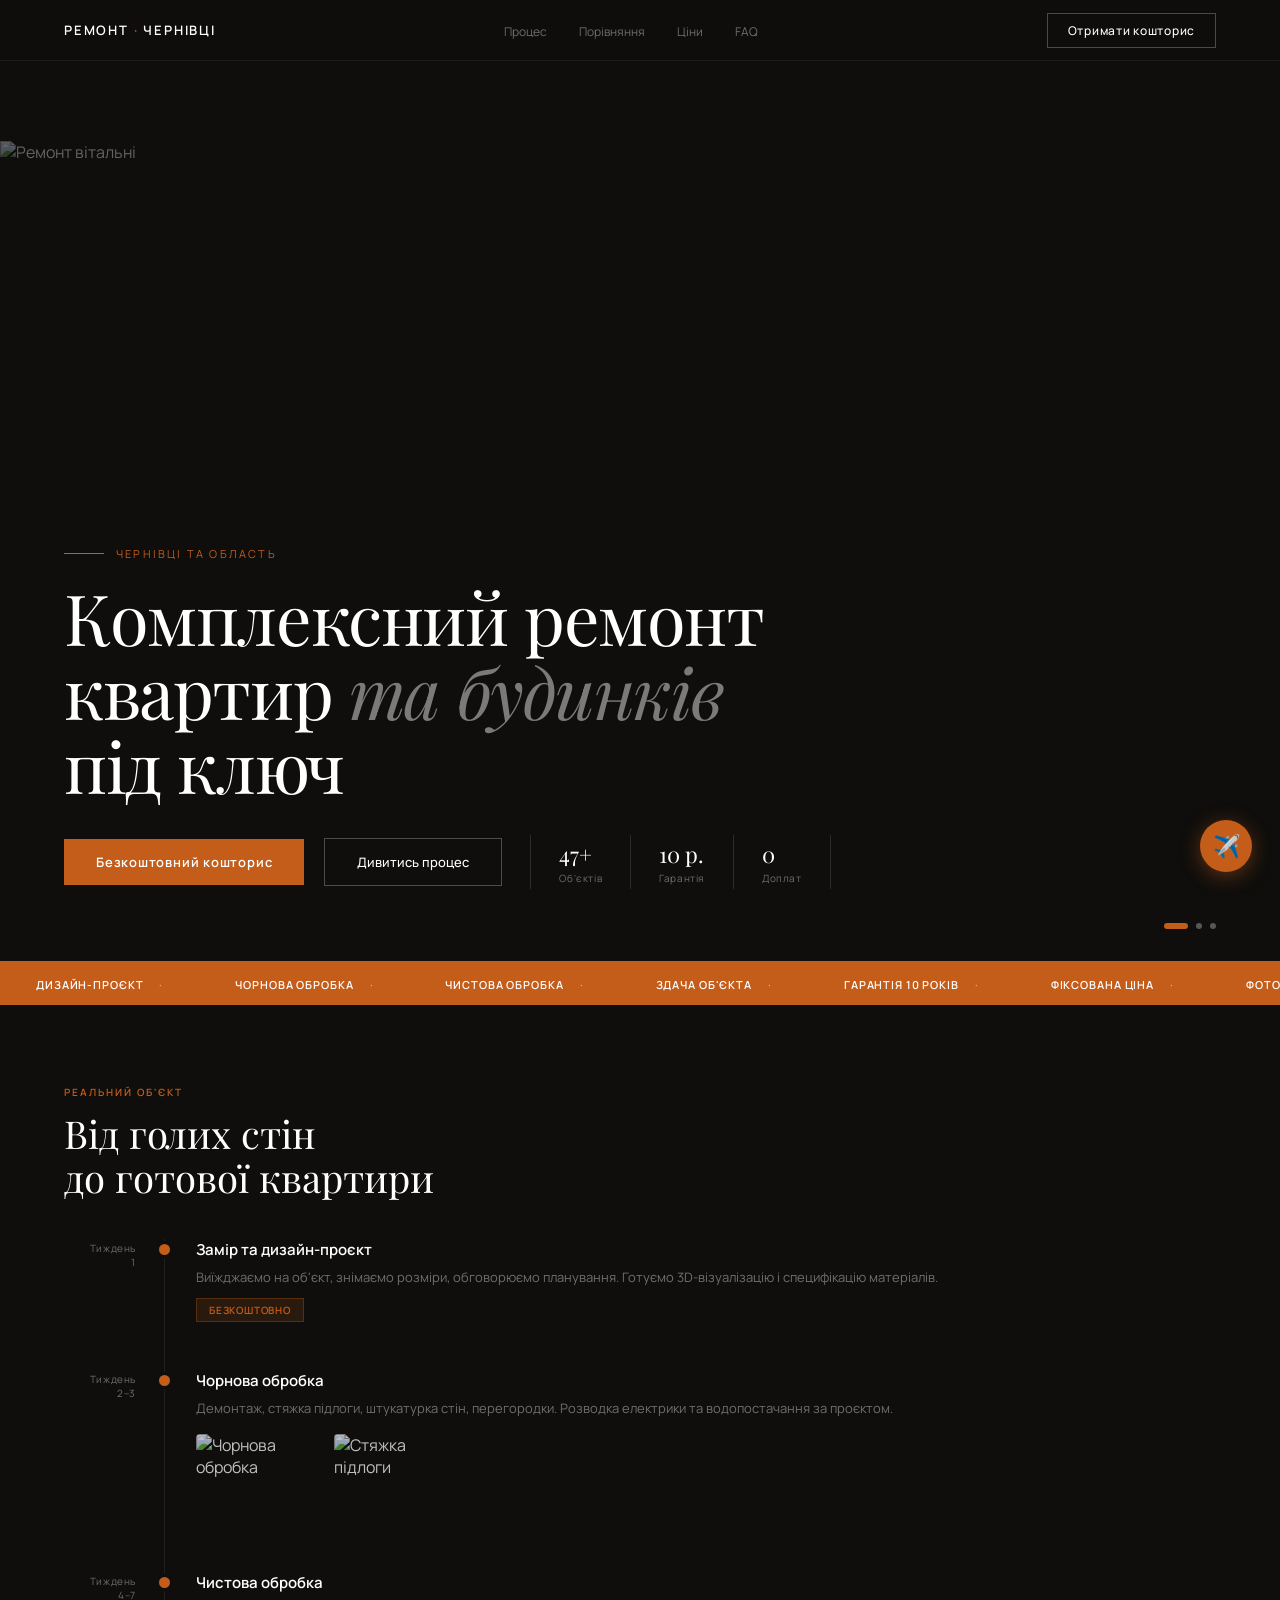
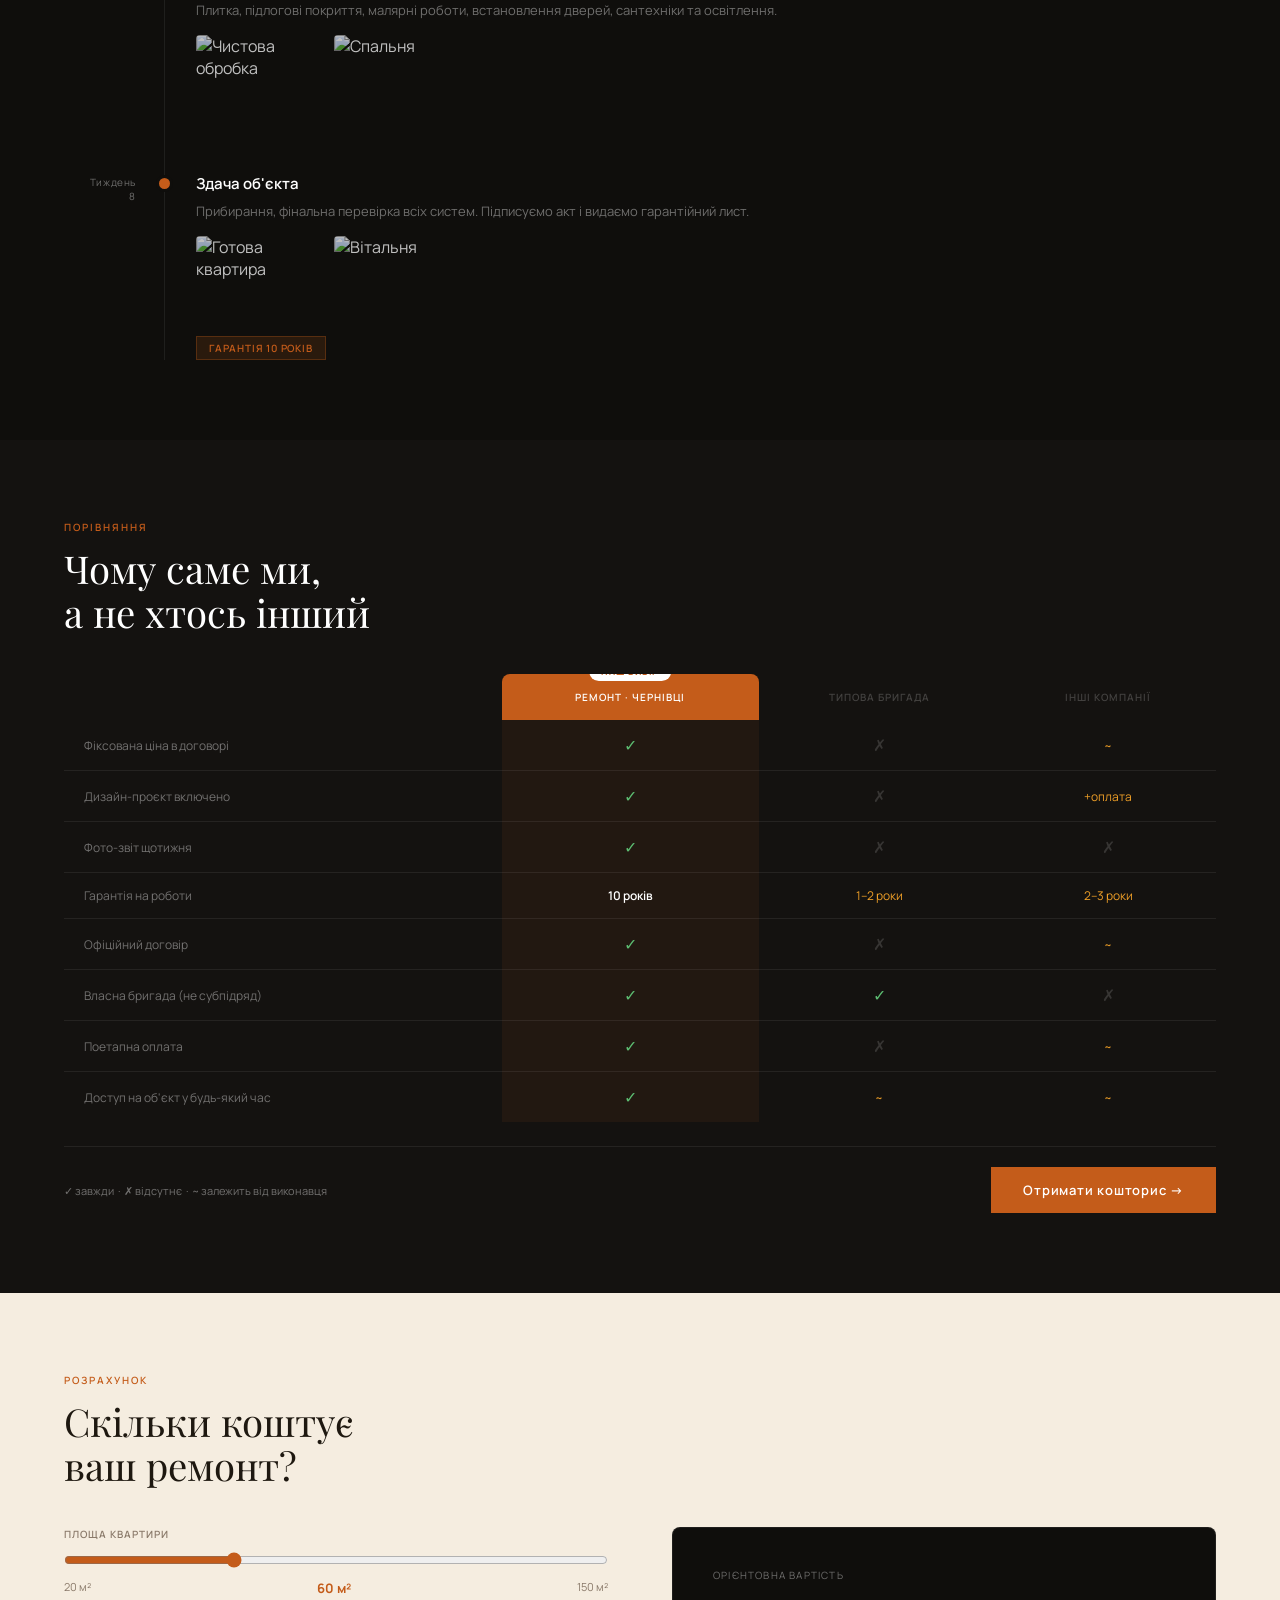
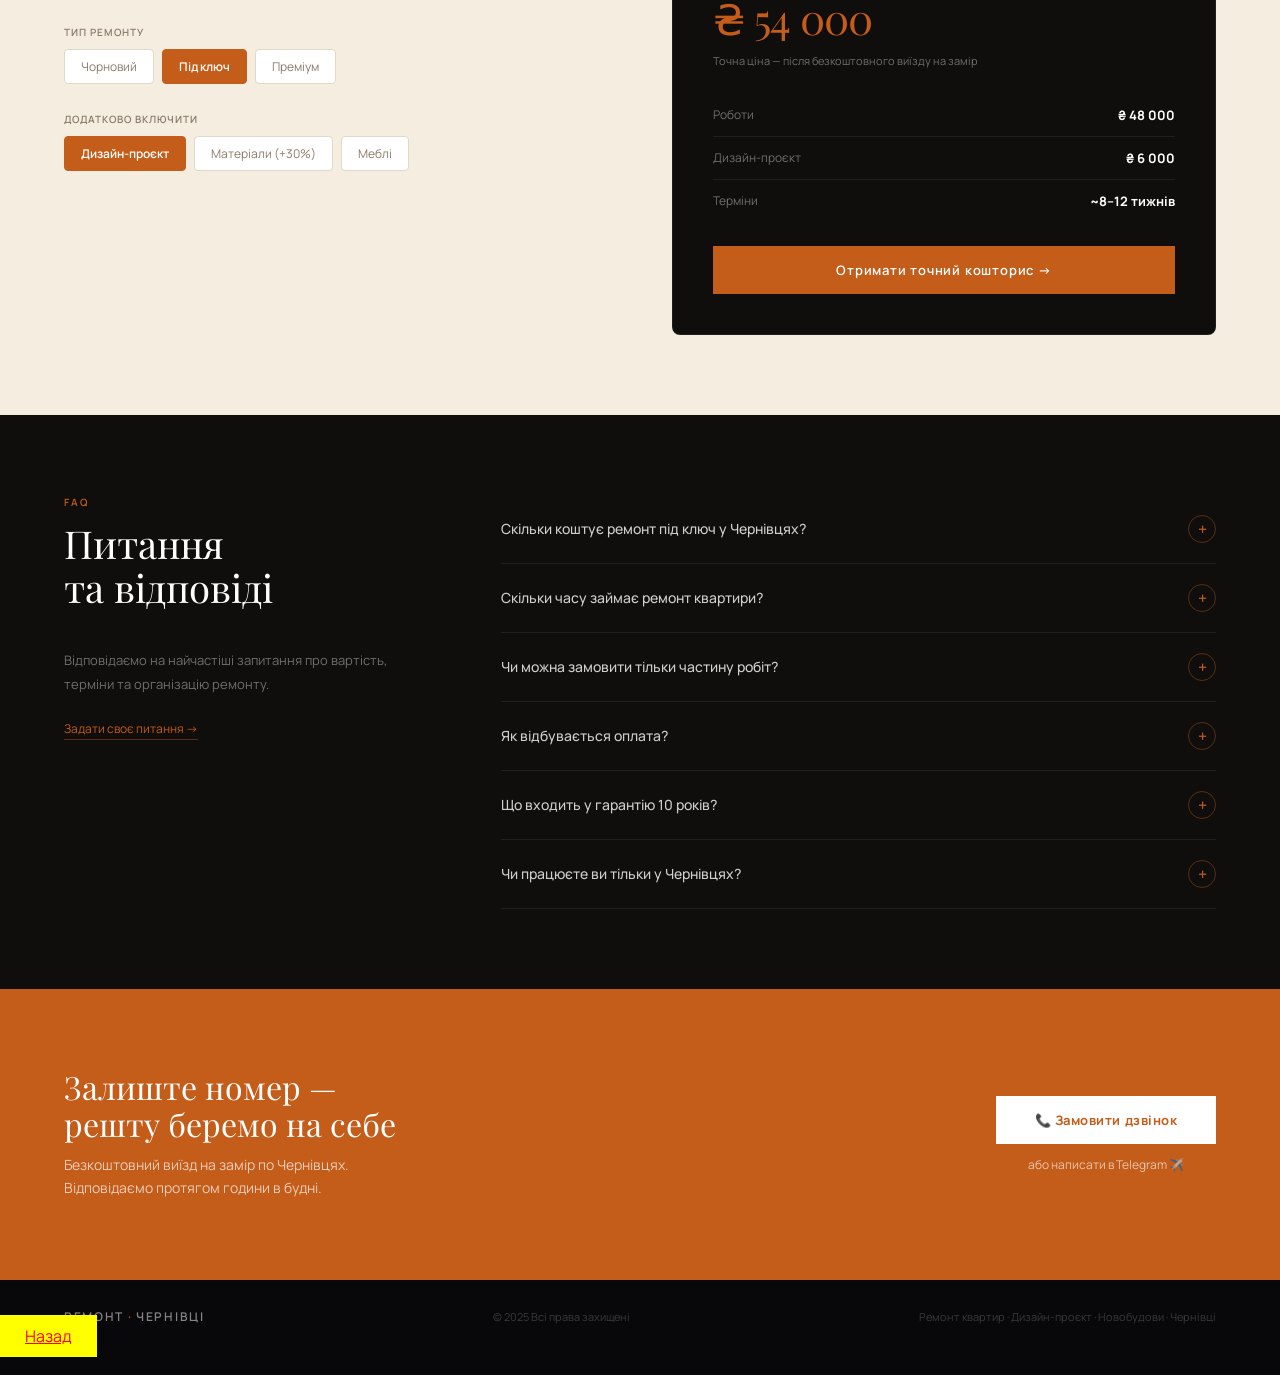
==== commit c52c8c12: "back btn" ====
--- a/design2.html
+++ b/design2.html
@@ -1,10 +1,12 @@
 <!DOCTYPE html>
 <html lang="uk">
+
 <head>
   <meta charset="UTF-8" />
   <meta name="viewport" content="width=device-width, initial-scale=1.0" />
   <title>Ремонт квартир під ключ у Чернівцях | Комплексний ремонт</title>
-  <meta name="description" content="Комплексний ремонт квартир та будинків під ключ у Чернівцях. Гарантія 10 років. Калькулятор вартості онлайн. Безкоштовний кошторис!" />
+  <meta name="description"
+    content="Комплексний ремонт квартир та будинків під ключ у Чернівцях. Гарантія 10 років. Калькулятор вартості онлайн. Безкоштовний кошторис!" />
   <meta name="robots" content="index, follow" />
   <link rel="canonical" href="https://remont-chernivtsi.com.ua/" />
   <meta property="og:title" content="Ремонт під ключ у Чернівцях" />
@@ -24,23 +26,33 @@
   </script>
   <link rel="preconnect" href="https://fonts.googleapis.com">
   <link rel="preconnect" href="https://fonts.gstatic.com" crossorigin>
-  <link href="https://fonts.googleapis.com/css2?family=Playfair+Display:ital,wght@0,400;0,700;1,400&family=Manrope:wght@300;400;500;600&display=swap" rel="stylesheet">
+  <link
+    href="https://fonts.googleapis.com/css2?family=Playfair+Display:ital,wght@0,400;0,700;1,400&family=Manrope:wght@300;400;500;600&display=swap"
+    rel="stylesheet">
 
   <style>
-    *, *::before, *::after { box-sizing: border-box; margin: 0; padding: 0; }
+    *,
+    *::before,
+    *::after {
+      box-sizing: border-box;
+      margin: 0;
+      padding: 0;
+    }
 
     :root {
-      --bg:      #0F0E0C;
-      --bg2:     #141210;
-      --bg3:     #1A1816;
-      --accent:  #C45C1A;
-      --cream:   #F5EDE0;
-      --white:   #ffffff;
-      --muted:   rgba(255,255,255,.4);
-      --border:  rgba(255,255,255,.07);
-    }
-
-    html { scroll-behavior: smooth; }
+      --bg: #0F0E0C;
+      --bg2: #141210;
+      --bg3: #1A1816;
+      --accent: #C45C1A;
+      --cream: #F5EDE0;
+      --white: #ffffff;
+      --muted: rgba(255, 255, 255, .4);
+      --border: rgba(255, 255, 255, .07);
+    }
+
+    html {
+      scroll-behavior: smooth;
+    }
 
     body {
       font-family: 'Manrope', sans-serif;
@@ -56,942 +68,1774 @@
       padding: 0 64px;
     }
 
+    .backBtn {
+      color: red;
+      background-color: yellow;
+      width: 60px;
+      height: 25px;
+      padding: 10px 25px;
+    }
+
     /* ── NAV ── */
     nav {
-      position: sticky; top: 0; z-index: 100;
-      background: rgba(15,14,12,.92);
+      position: sticky;
+      top: 0;
+      z-index: 100;
+      background: rgba(15, 14, 12, .92);
       backdrop-filter: blur(12px);
       border-bottom: 1px solid var(--border);
       transition: box-shadow .3s;
     }
+
     .nav-inner {
-      max-width: 1440px; margin: 0 auto; padding: 0 64px;
-      display: flex; align-items: center; justify-content: space-between;
+      max-width: 1440px;
+      margin: 0 auto;
+      padding: 0 64px;
+      display: flex;
+      align-items: center;
+      justify-content: space-between;
       height: 60px;
     }
+
     .nav-logo {
       font-family: 'Manrope', sans-serif;
-      font-size: 13px; font-weight: 600;
-      letter-spacing: .14em; text-transform: uppercase; color: var(--white);
-    }
-    .nav-logo em { color: var(--accent); font-style: normal; }
-    .nav-links { display: flex; gap: 32px; list-style: none; }
-    .nav-links a { font-size: 12px; color: var(--muted); text-decoration: none; transition: color .2s; }
-    .nav-links a:hover { color: var(--white); }
+      font-size: 13px;
+      font-weight: 600;
+      letter-spacing: .14em;
+      text-transform: uppercase;
+      color: var(--white);
+    }
+
+    .nav-logo em {
+      color: var(--accent);
+      font-style: normal;
+    }
+
+    .nav-links {
+      display: flex;
+      gap: 32px;
+      list-style: none;
+    }
+
+    .nav-links a {
+      font-size: 12px;
+      color: var(--muted);
+      text-decoration: none;
+      transition: color .2s;
+    }
+
+    .nav-links a:hover {
+      color: var(--white);
+    }
+
     .nav-cta {
-      background: transparent; border: 1px solid rgba(255,255,255,.25);
-      color: var(--white); padding: 8px 20px;
-      font-family: 'Manrope', sans-serif; font-size: 12px; font-weight: 500;
-      cursor: pointer; letter-spacing: .06em; transition: all .2s;
-    }
-    .nav-cta:hover { background: var(--accent); border-color: var(--accent); }
-    .burger { display: none; flex-direction: column; gap: 5px; cursor: pointer; background: none; border: none; }
-    .burger span { width: 22px; height: 2px; background: var(--white); border-radius: 2px; }
+      background: transparent;
+      border: 1px solid rgba(255, 255, 255, .25);
+      color: var(--white);
+      padding: 8px 20px;
+      font-family: 'Manrope', sans-serif;
+      font-size: 12px;
+      font-weight: 500;
+      cursor: pointer;
+      letter-spacing: .06em;
+      transition: all .2s;
+    }
+
+    .nav-cta:hover {
+      background: var(--accent);
+      border-color: var(--accent);
+    }
+
+    .burger {
+      display: none;
+      flex-direction: column;
+      gap: 5px;
+      cursor: pointer;
+      background: none;
+      border: none;
+    }
+
+    .burger span {
+      width: 22px;
+      height: 2px;
+      background: var(--white);
+      border-radius: 2px;
+    }
 
     /* ── HERO ── */
     #hero {
       position: relative;
-      height: 100vh; min-height: 600px; max-height: 900px;
+      height: 100vh;
+      min-height: 600px;
+      max-height: 900px;
       overflow: hidden;
     }
-    .hero-slider { width: 100%; height: 100%; position: relative; }
+
+    .hero-slider {
+      width: 100%;
+      height: 100%;
+      position: relative;
+    }
+
     .hero-slide {
-      position: absolute; inset: 0;
-      opacity: 0; transition: opacity 1s ease;
-    }
-    .hero-slide.active { opacity: 1; }
+      position: absolute;
+      inset: 0;
+      opacity: 0;
+      transition: opacity 1s ease;
+    }
+
+    .hero-slide.active {
+      opacity: 1;
+    }
+
     .hero-slide img {
-      width: 100%; height: 100%; object-fit: cover; display: block;
+      width: 100%;
+      height: 100%;
+      object-fit: cover;
+      display: block;
       filter: brightness(.38);
     }
+
     .hero-content {
-      position: absolute; inset: 0;
-      display: flex; flex-direction: column; justify-content: flex-end;
+      position: absolute;
+      inset: 0;
+      display: flex;
+      flex-direction: column;
+      justify-content: flex-end;
       padding: 0 64px 72px;
-      max-width: 1440px; margin: 0 auto; left: 0; right: 0;
-    }
+      max-width: 1440px;
+      margin: 0 auto;
+      left: 0;
+      right: 0;
+    }
+
     .hero-eyebrow {
-      display: flex; align-items: center; gap: 12px;
-      font-size: 11px; color: var(--accent);
-      letter-spacing: .2em; text-transform: uppercase;
+      display: flex;
+      align-items: center;
+      gap: 12px;
+      font-size: 11px;
+      color: var(--accent);
+      letter-spacing: .2em;
+      text-transform: uppercase;
       margin-bottom: 20px;
     }
-    .hero-eyebrow::before { content: ''; width: 40px; height: 1px; background: var(--accent); }
+
+    .hero-eyebrow::before {
+      content: '';
+      width: 40px;
+      height: 1px;
+      background: var(--accent);
+    }
+
     h1 {
       font-family: 'Playfair Display', serif;
       font-size: clamp(2.8rem, 5.5vw, 5.5rem);
-      line-height: 1.05; font-weight: 400;
-      color: var(--white); margin-bottom: 32px;
-      max-width: 700px; letter-spacing: -.02em;
-    }
-    h1 em { font-style: italic; color: rgba(255,255,255,.45); }
-    .hero-actions { display: flex; align-items: center; gap: 20px; flex-wrap: wrap; }
+      line-height: 1.05;
+      font-weight: 400;
+      color: var(--white);
+      margin-bottom: 32px;
+      max-width: 700px;
+      letter-spacing: -.02em;
+    }
+
+    h1 em {
+      font-style: italic;
+      color: rgba(255, 255, 255, .45);
+    }
+
+    .hero-actions {
+      display: flex;
+      align-items: center;
+      gap: 20px;
+      flex-wrap: wrap;
+    }
+
     .btn-accent {
-      background: var(--accent); color: var(--white);
-      padding: 14px 32px; font-family: 'Manrope', sans-serif;
-      font-size: 13px; font-weight: 600; border: none; cursor: pointer;
-      letter-spacing: .06em; transition: opacity .2s;
-    }
-    .btn-accent:hover { opacity: .88; }
+      background: var(--accent);
+      color: var(--white);
+      padding: 14px 32px;
+      font-family: 'Manrope', sans-serif;
+      font-size: 13px;
+      font-weight: 600;
+      border: none;
+      cursor: pointer;
+      letter-spacing: .06em;
+      transition: opacity .2s;
+    }
+
+    .btn-accent:hover {
+      opacity: .88;
+    }
+
     .btn-ghost {
-      background: transparent; color: var(--white);
-      padding: 14px 32px; font-family: 'Manrope', sans-serif;
-      font-size: 13px; font-weight: 500;
-      border: 1px solid rgba(255,255,255,.25); cursor: pointer;
+      background: transparent;
+      color: var(--white);
+      padding: 14px 32px;
+      font-family: 'Manrope', sans-serif;
+      font-size: 13px;
+      font-weight: 500;
+      border: 1px solid rgba(255, 255, 255, .25);
+      cursor: pointer;
       transition: border-color .2s;
     }
-    .btn-ghost:hover { border-color: var(--white); }
+
+    .btn-ghost:hover {
+      border-color: var(--white);
+    }
+
     .hero-stats {
-      display: flex; gap: 0;
-      border-left: 1px solid rgba(255,255,255,.12); margin-left: 8px;
-    }
-    .hs { padding: 4px 28px; border-right: 1px solid rgba(255,255,255,.12); }
-    .hs-n { font-family: 'Playfair Display', serif; font-size: 22px; color: var(--white); }
-    .hs-l { font-size: 10px; color: var(--muted); margin-top: 2px; letter-spacing: .06em; }
+      display: flex;
+      gap: 0;
+      border-left: 1px solid rgba(255, 255, 255, .12);
+      margin-left: 8px;
+    }
+
+    .hs {
+      padding: 4px 28px;
+      border-right: 1px solid rgba(255, 255, 255, .12);
+    }
+
+    .hs-n {
+      font-family: 'Playfair Display', serif;
+      font-size: 22px;
+      color: var(--white);
+    }
+
+    .hs-l {
+      font-size: 10px;
+      color: var(--muted);
+      margin-top: 2px;
+      letter-spacing: .06em;
+    }
 
     /* Slides dots */
     .hero-dots {
-      position: absolute; bottom: 32px; right: 64px;
-      display: flex; gap: 8px;
-    }
+      position: absolute;
+      bottom: 32px;
+      right: 64px;
+      display: flex;
+      gap: 8px;
+    }
+
     .hero-dot {
-      width: 6px; height: 6px; border-radius: 50%;
-      background: rgba(255,255,255,.3); cursor: pointer; transition: all .3s;
-    }
-    .hero-dot.active { background: var(--accent); width: 24px; border-radius: 3px; }
+      width: 6px;
+      height: 6px;
+      border-radius: 50%;
+      background: rgba(255, 255, 255, .3);
+      cursor: pointer;
+      transition: all .3s;
+    }
+
+    .hero-dot.active {
+      background: var(--accent);
+      width: 24px;
+      border-radius: 3px;
+    }
 
     /* ── TICKER ── */
     .ticker {
-      background: var(--accent); padding: 11px 0;
-      overflow: hidden; white-space: nowrap;
-    }
+      background: var(--accent);
+      padding: 11px 0;
+      overflow: hidden;
+      white-space: nowrap;
+    }
+
     .ticker-track {
-      display: inline-flex; animation: ticker 20s linear infinite;
-    }
-    @keyframes ticker { 0% { transform: translateX(0); } 100% { transform: translateX(-50%); } }
+      display: inline-flex;
+      animation: ticker 20s linear infinite;
+    }
+
+    @keyframes ticker {
+      0% {
+        transform: translateX(0);
+      }
+
+      100% {
+        transform: translateX(-50%);
+      }
+    }
+
     .tick-item {
-      padding: 0 36px; font-size: 11px; font-weight: 600;
-      color: var(--white); letter-spacing: .08em; text-transform: uppercase;
-      display: inline-flex; align-items: center; gap: 16px;
-    }
-    .tick-item::after { content: '·'; opacity: .5; }
+      padding: 0 36px;
+      font-size: 11px;
+      font-weight: 600;
+      color: var(--white);
+      letter-spacing: .08em;
+      text-transform: uppercase;
+      display: inline-flex;
+      align-items: center;
+      gap: 16px;
+    }
+
+    .tick-item::after {
+      content: '·';
+      opacity: .5;
+    }
 
     /* ── SECTIONS ── */
-    section { padding: 80px 0; }
-    .sec-dark { background: var(--bg); }
-    .sec-darker { background: var(--bg2); }
-    .sec-light { background: var(--cream); }
+    section {
+      padding: 80px 0;
+    }
+
+    .sec-dark {
+      background: var(--bg);
+    }
+
+    .sec-darker {
+      background: var(--bg2);
+    }
+
+    .sec-light {
+      background: var(--cream);
+    }
+
     .sec-label {
-      font-size: 10px; letter-spacing: .2em; text-transform: uppercase;
-      color: var(--accent); margin-bottom: 12px; font-weight: 600;
-    }
+      font-size: 10px;
+      letter-spacing: .2em;
+      text-transform: uppercase;
+      color: var(--accent);
+      margin-bottom: 12px;
+      font-weight: 600;
+    }
+
     h2 {
       font-family: 'Playfair Display', serif;
       font-size: clamp(1.8rem, 3vw, 2.6rem);
-      font-weight: 400; line-height: 1.15;
+      font-weight: 400;
+      line-height: 1.15;
       margin-bottom: 40px;
     }
-    .sec-dark h2, .sec-darker h2 { color: var(--white); }
-    .sec-light h2 { color: #1E1810; }
-    .sec-light .sec-label { color: var(--accent); }
+
+    .sec-dark h2,
+    .sec-darker h2 {
+      color: var(--white);
+    }
+
+    .sec-light h2 {
+      color: #1E1810;
+    }
+
+    .sec-light .sec-label {
+      color: var(--accent);
+    }
 
     /* ── TIMELINE ── */
-    .tl { position: relative; }
+    .tl {
+      position: relative;
+    }
+
     .tl::before {
-      content: ''; position: absolute; left: 100px; top: 0; bottom: 0;
-      width: 1px; background: var(--border);
-    }
+      content: '';
+      position: absolute;
+      left: 100px;
+      top: 0;
+      bottom: 0;
+      width: 1px;
+      background: var(--border);
+    }
+
     .tl-item {
-      display: grid; grid-template-columns: 100px 1fr;
-      padding-bottom: 48px; position: relative;
-    }
-    .tl-item:last-child { padding-bottom: 0; }
+      display: grid;
+      grid-template-columns: 100px 1fr;
+      padding-bottom: 48px;
+      position: relative;
+    }
+
+    .tl-item:last-child {
+      padding-bottom: 0;
+    }
+
     .tl-week {
-      font-size: 10px; color: var(--muted); letter-spacing: .06em;
-      text-align: right; padding-right: 28px; padding-top: 2px; line-height: 1.4;
-    }
+      font-size: 10px;
+      color: var(--muted);
+      letter-spacing: .06em;
+      text-align: right;
+      padding-right: 28px;
+      padding-top: 2px;
+      line-height: 1.4;
+    }
+
     .tl-dot {
-      position: absolute; left: 92px; top: 2px;
-      width: 17px; height: 17px; background: var(--accent);
-      border-radius: 50%; border: 3px solid var(--bg);
-    }
-    .tl-body { padding-left: 32px; }
-    .tl-title { font-size: 15px; font-weight: 600; color: var(--white); margin-bottom: 6px; }
-    .tl-desc { font-size: 13px; color: var(--muted); line-height: 1.7; }
-    .tl-photos { display: flex; gap: 8px; margin-top: 14px; }
+      position: absolute;
+      left: 92px;
+      top: 2px;
+      width: 17px;
+      height: 17px;
+      background: var(--accent);
+      border-radius: 50%;
+      border: 3px solid var(--bg);
+    }
+
+    .tl-body {
+      padding-left: 32px;
+    }
+
+    .tl-title {
+      font-size: 15px;
+      font-weight: 600;
+      color: var(--white);
+      margin-bottom: 6px;
+    }
+
+    .tl-desc {
+      font-size: 13px;
+      color: var(--muted);
+      line-height: 1.7;
+    }
+
+    .tl-photos {
+      display: flex;
+      gap: 8px;
+      margin-top: 14px;
+    }
+
     .tl-photo {
-      height: 90px; width: 130px; border-radius: 4px;
-      overflow: hidden; flex-shrink: 0;
-    }
-    .tl-photo img { width: 100%; height: 100%; object-fit: cover; display: block; filter: brightness(.75); }
+      height: 90px;
+      width: 130px;
+      border-radius: 4px;
+      overflow: hidden;
+      flex-shrink: 0;
+    }
+
+    .tl-photo img {
+      width: 100%;
+      height: 100%;
+      object-fit: cover;
+      display: block;
+      filter: brightness(.75);
+    }
+
     .tl-badge {
-      display: inline-flex; align-items: center; gap: 6px;
-      background: rgba(196,92,26,.15); border: 1px solid rgba(196,92,26,.3);
-      color: var(--accent); font-size: 10px; font-weight: 600;
-      padding: 4px 12px; margin-top: 10px; letter-spacing: .08em; text-transform: uppercase;
+      display: inline-flex;
+      align-items: center;
+      gap: 6px;
+      background: rgba(196, 92, 26, .15);
+      border: 1px solid rgba(196, 92, 26, .3);
+      color: var(--accent);
+      font-size: 10px;
+      font-weight: 600;
+      padding: 4px 12px;
+      margin-top: 10px;
+      letter-spacing: .08em;
+      text-transform: uppercase;
     }
 
     /* ── COMPARISON ── */
-    .cmp-wrap { overflow-x: auto; }
-    .cmp-table { width: 100%; border-collapse: collapse; min-width: 540px; }
+    .cmp-wrap {
+      overflow-x: auto;
+    }
+
+    .cmp-table {
+      width: 100%;
+      border-collapse: collapse;
+      min-width: 540px;
+    }
+
     .cmp-table th {
-      padding: 16px 20px; font-size: 10px; font-weight: 600;
-      letter-spacing: .1em; text-transform: uppercase; text-align: center;
-    }
-    .cmp-table th:first-child { text-align: left; color: var(--muted); width: 38%; }
+      padding: 16px 20px;
+      font-size: 10px;
+      font-weight: 600;
+      letter-spacing: .1em;
+      text-transform: uppercase;
+      text-align: center;
+    }
+
+    .cmp-table th:first-child {
+      text-align: left;
+      color: var(--muted);
+      width: 38%;
+    }
+
     .th-us {
-      background: var(--accent); color: var(--white);
-      border-radius: 8px 8px 0 0; position: relative;
-    }
+      background: var(--accent);
+      color: var(--white);
+      border-radius: 8px 8px 0 0;
+      position: relative;
+    }
+
     .th-us-badge {
-      position: absolute; top: -12px; left: 50%; transform: translateX(-50%);
-      background: var(--white); color: var(--accent);
-      font-size: 9px; font-weight: 700; padding: 3px 12px;
-      border-radius: 20px; letter-spacing: .08em; white-space: nowrap;
-    }
-    .th-them { color: rgba(255,255,255,.2); }
+      position: absolute;
+      top: -12px;
+      left: 50%;
+      transform: translateX(-50%);
+      background: var(--white);
+      color: var(--accent);
+      font-size: 9px;
+      font-weight: 700;
+      padding: 3px 12px;
+      border-radius: 20px;
+      letter-spacing: .08em;
+      white-space: nowrap;
+    }
+
+    .th-them {
+      color: rgba(255, 255, 255, .2);
+    }
+
     .cmp-table td {
-      padding: 14px 20px; font-size: 12px;
-      text-align: center; border-bottom: 1px solid var(--border);
-    }
-    .cmp-table td:first-child { text-align: left; color: var(--muted); font-size: 12px; }
-    .cmp-table tr:last-child td { border-bottom: none; }
-    .td-us { background: rgba(196,92,26,.08); color: var(--white) !important; font-weight: 500; }
-    .yes { color: #5DBD72; font-size: 16px; }
-    .no { color: rgba(255,255,255,.15); font-size: 16px; }
-    .partial { color: #EF9F27; font-size: 12px; }
+      padding: 14px 20px;
+      font-size: 12px;
+      text-align: center;
+      border-bottom: 1px solid var(--border);
+    }
+
+    .cmp-table td:first-child {
+      text-align: left;
+      color: var(--muted);
+      font-size: 12px;
+    }
+
+    .cmp-table tr:last-child td {
+      border-bottom: none;
+    }
+
+    .td-us {
+      background: rgba(196, 92, 26, .08);
+      color: var(--white) !important;
+      font-weight: 500;
+    }
+
+    .yes {
+      color: #5DBD72;
+      font-size: 16px;
+    }
+
+    .no {
+      color: rgba(255, 255, 255, .15);
+      font-size: 16px;
+    }
+
+    .partial {
+      color: #EF9F27;
+      font-size: 12px;
+    }
+
     .cmp-footer {
-      margin-top: 24px; display: flex; align-items: center;
-      justify-content: space-between; padding-top: 20px;
+      margin-top: 24px;
+      display: flex;
+      align-items: center;
+      justify-content: space-between;
+      padding-top: 20px;
       border-top: 1px solid var(--border);
     }
-    .cmp-footer p { font-size: 11px; color: var(--muted); }
+
+    .cmp-footer p {
+      font-size: 11px;
+      color: var(--muted);
+    }
 
     /* ── CALCULATOR ── */
-    .calc-grid { display: grid; grid-template-columns: 1fr 1fr; gap: 64px; align-items: start; }
-    .calc-fields { display: flex; flex-direction: column; gap: 28px; }
+    .calc-grid {
+      display: grid;
+      grid-template-columns: 1fr 1fr;
+      gap: 64px;
+      align-items: start;
+    }
+
+    .calc-fields {
+      display: flex;
+      flex-direction: column;
+      gap: 28px;
+    }
+
     .calc-field label {
-      display: block; font-size: 10px; color: #8A7A6A;
-      letter-spacing: .1em; text-transform: uppercase;
-      font-weight: 600; margin-bottom: 10px;
-    }
-    input[type=range] { width: 100%; accent-color: var(--accent); cursor: pointer; }
+      display: block;
+      font-size: 10px;
+      color: #8A7A6A;
+      letter-spacing: .1em;
+      text-transform: uppercase;
+      font-weight: 600;
+      margin-bottom: 10px;
+    }
+
+    input[type=range] {
+      width: 100%;
+      accent-color: var(--accent);
+      cursor: pointer;
+    }
+
     .range-labels {
-      display: flex; justify-content: space-between;
-      font-size: 11px; color: #8A7A6A; margin-top: 6px;
-    }
-    .range-labels strong { color: var(--accent); font-size: 13px; }
-    .toggles { display: flex; gap: 8px; flex-wrap: wrap; }
+      display: flex;
+      justify-content: space-between;
+      font-size: 11px;
+      color: #8A7A6A;
+      margin-top: 6px;
+    }
+
+    .range-labels strong {
+      color: var(--accent);
+      font-size: 13px;
+    }
+
+    .toggles {
+      display: flex;
+      gap: 8px;
+      flex-wrap: wrap;
+    }
+
     .tog {
-      background: #fff; border: 1.5px solid #E0D8C8;
-      color: #8A7A6A; padding: 8px 16px; font-size: 12px;
+      background: #fff;
+      border: 1.5px solid #E0D8C8;
+      color: #8A7A6A;
+      padding: 8px 16px;
+      font-size: 12px;
       font-family: 'Manrope', sans-serif;
-      cursor: pointer; border-radius: 4px; transition: all .15s;
-    }
-    .tog.on { background: var(--accent); border-color: var(--accent); color: #fff; font-weight: 600; }
+      cursor: pointer;
+      border-radius: 4px;
+      transition: all .15s;
+    }
+
+    .tog.on {
+      background: var(--accent);
+      border-color: var(--accent);
+      color: #fff;
+      font-weight: 600;
+    }
+
     .calc-result {
-      background: var(--bg); border-radius: 8px; padding: 40px;
+      background: var(--bg);
+      border-radius: 8px;
+      padding: 40px;
       border: 1px solid var(--border);
     }
-    .cr-label { font-size: 10px; color: var(--muted); letter-spacing: .12em; text-transform: uppercase; margin-bottom: 8px; }
-    .cr-total { font-family: 'Playfair Display', serif; font-size: 42px; color: var(--accent); letter-spacing: -.02em; }
-    .cr-note { font-size: 11px; color: var(--muted); margin-top: 6px; line-height: 1.6; }
-    .cr-rows { margin-top: 24px; display: flex; flex-direction: column; gap: 0; }
+
+    .cr-label {
+      font-size: 10px;
+      color: var(--muted);
+      letter-spacing: .12em;
+      text-transform: uppercase;
+      margin-bottom: 8px;
+    }
+
+    .cr-total {
+      font-family: 'Playfair Display', serif;
+      font-size: 42px;
+      color: var(--accent);
+      letter-spacing: -.02em;
+    }
+
+    .cr-note {
+      font-size: 11px;
+      color: var(--muted);
+      margin-top: 6px;
+      line-height: 1.6;
+    }
+
+    .cr-rows {
+      margin-top: 24px;
+      display: flex;
+      flex-direction: column;
+      gap: 0;
+    }
+
     .cr-row {
-      display: flex; justify-content: space-between; align-items: center;
-      padding: 12px 0; border-bottom: 1px solid var(--border);
-    }
-    .cr-row:last-child { border-bottom: none; }
-    .cr-row span { font-size: 12px; color: var(--muted); }
-    .cr-row strong { font-size: 13px; color: var(--white); }
+      display: flex;
+      justify-content: space-between;
+      align-items: center;
+      padding: 12px 0;
+      border-bottom: 1px solid var(--border);
+    }
+
+    .cr-row:last-child {
+      border-bottom: none;
+    }
+
+    .cr-row span {
+      font-size: 12px;
+      color: var(--muted);
+    }
+
+    .cr-row strong {
+      font-size: 13px;
+      color: var(--white);
+    }
+
     .calc-cta {
-      width: 100%; background: var(--accent); color: var(--white);
-      border: none; padding: 15px; font-family: 'Manrope', sans-serif;
-      font-size: 13px; font-weight: 600; cursor: pointer;
-      letter-spacing: .06em; margin-top: 24px; transition: opacity .2s;
-    }
-    .calc-cta:hover { opacity: .88; }
+      width: 100%;
+      background: var(--accent);
+      color: var(--white);
+      border: none;
+      padding: 15px;
+      font-family: 'Manrope', sans-serif;
+      font-size: 13px;
+      font-weight: 600;
+      cursor: pointer;
+      letter-spacing: .06em;
+      margin-top: 24px;
+      transition: opacity .2s;
+    }
+
+    .calc-cta:hover {
+      opacity: .88;
+    }
 
     /* ── FAQ ── */
-    .faq-grid { display: grid; grid-template-columns: 1fr 2fr; gap: 80px; align-items: start; }
-    .faq-intro { position: sticky; top: 80px; }
-    .faq-intro p { font-size: 13px; color: var(--muted); line-height: 1.8; margin-top: 16px; }
+    .faq-grid {
+      display: grid;
+      grid-template-columns: 1fr 2fr;
+      gap: 80px;
+      align-items: start;
+    }
+
+    .faq-intro {
+      position: sticky;
+      top: 80px;
+    }
+
+    .faq-intro p {
+      font-size: 13px;
+      color: var(--muted);
+      line-height: 1.8;
+      margin-top: 16px;
+    }
+
     .faq-intro-cta {
-      display: inline-block; margin-top: 24px;
-      font-size: 12px; color: var(--accent);
-      border-bottom: 1px solid rgba(196,92,26,.4);
-      text-decoration: none; padding-bottom: 2px;
+      display: inline-block;
+      margin-top: 24px;
+      font-size: 12px;
+      color: var(--accent);
+      border-bottom: 1px solid rgba(196, 92, 26, .4);
+      text-decoration: none;
+      padding-bottom: 2px;
       cursor: pointer;
     }
-    .faq-list { display: flex; flex-direction: column; }
-    .faq-item { border-bottom: 1px solid var(--border); }
+
+    .faq-list {
+      display: flex;
+      flex-direction: column;
+    }
+
+    .faq-item {
+      border-bottom: 1px solid var(--border);
+    }
+
     .faq-q {
-      display: flex; justify-content: space-between; align-items: center;
-      padding: 20px 0; cursor: pointer;
-      font-size: 14px; color: rgba(255,255,255,.8); font-weight: 500;
-      gap: 16px; transition: color .2s;
-    }
-    .faq-q:hover { color: var(--white); }
+      display: flex;
+      justify-content: space-between;
+      align-items: center;
+      padding: 20px 0;
+      cursor: pointer;
+      font-size: 14px;
+      color: rgba(255, 255, 255, .8);
+      font-weight: 500;
+      gap: 16px;
+      transition: color .2s;
+    }
+
+    .faq-q:hover {
+      color: var(--white);
+    }
+
     .faq-icon {
-      width: 28px; height: 28px; min-width: 28px;
-      border: 1px solid rgba(196,92,26,.4); border-radius: 50%;
-      display: flex; align-items: center; justify-content: center;
-      color: var(--accent); font-size: 16px;
+      width: 28px;
+      height: 28px;
+      min-width: 28px;
+      border: 1px solid rgba(196, 92, 26, .4);
+      border-radius: 50%;
+      display: flex;
+      align-items: center;
+      justify-content: center;
+      color: var(--accent);
+      font-size: 16px;
       transition: transform .3s, background .2s;
     }
-    .faq-item.open .faq-icon { transform: rotate(45deg); background: var(--accent); color: var(--white); border-color: var(--accent); }
+
+    .faq-item.open .faq-icon {
+      transform: rotate(45deg);
+      background: var(--accent);
+      color: var(--white);
+      border-color: var(--accent);
+    }
+
     .faq-a {
-      max-height: 0; overflow: hidden;
-      font-size: 13px; color: var(--muted); line-height: 1.75;
+      max-height: 0;
+      overflow: hidden;
+      font-size: 13px;
+      color: var(--muted);
+      line-height: 1.75;
       transition: max-height .4s ease, padding .3s;
     }
-    .faq-item.open .faq-a { max-height: 200px; padding-bottom: 20px; }
+
+    .faq-item.open .faq-a {
+      max-height: 200px;
+      padding-bottom: 20px;
+    }
 
     /* ── CONTACT STRIP ── */
-    #contact { background: var(--accent); padding: 80px 0; }
+    #contact {
+      background: var(--accent);
+      padding: 80px 0;
+    }
+
     .contact-inner {
-      max-width: 1440px; margin: 0 auto; padding: 0 64px;
-      display: grid; grid-template-columns: 1fr auto; gap: 40px; align-items: center;
-    }
-    .contact-inner h2 { color: var(--white); margin-bottom: 10px; font-size: clamp(1.6rem, 2.5vw, 2.4rem); }
-    .contact-inner p { font-size: 14px; color: rgba(255,255,255,.7); line-height: 1.7; }
-    .contact-actions { display: flex; flex-direction: column; gap: 12px; min-width: 220px; }
+      max-width: 1440px;
+      margin: 0 auto;
+      padding: 0 64px;
+      display: grid;
+      grid-template-columns: 1fr auto;
+      gap: 40px;
+      align-items: center;
+    }
+
+    .contact-inner h2 {
+      color: var(--white);
+      margin-bottom: 10px;
+      font-size: clamp(1.6rem, 2.5vw, 2.4rem);
+    }
+
+    .contact-inner p {
+      font-size: 14px;
+      color: rgba(255, 255, 255, .7);
+      line-height: 1.7;
+    }
+
+    .contact-actions {
+      display: flex;
+      flex-direction: column;
+      gap: 12px;
+      min-width: 220px;
+    }
+
     .cs-btn {
-      background: var(--white); color: var(--accent);
-      border: none; padding: 15px 32px;
-      font-family: 'Manrope', sans-serif; font-size: 13px; font-weight: 700;
-      cursor: pointer; text-align: center; letter-spacing: .04em;
+      background: var(--white);
+      color: var(--accent);
+      border: none;
+      padding: 15px 32px;
+      font-family: 'Manrope', sans-serif;
+      font-size: 13px;
+      font-weight: 700;
+      cursor: pointer;
+      text-align: center;
+      letter-spacing: .04em;
       transition: opacity .2s;
     }
-    .cs-btn:hover { opacity: .9; }
+
+    .cs-btn:hover {
+      opacity: .9;
+    }
+
     .cs-tg {
-      text-align: center; font-size: 12px;
-      color: rgba(255,255,255,.65);
-      text-decoration: none; display: block;
+      text-align: center;
+      font-size: 12px;
+      color: rgba(255, 255, 255, .65);
+      text-decoration: none;
+      display: block;
     }
 
     /* ── FOOTER ── */
-    footer { background: #08080A; padding: 28px 0; }
+    footer {
+      background: #08080A;
+      padding: 28px 0;
+    }
+
     .footer-inner {
-      max-width: 1440px; margin: 0 auto; padding: 0 64px;
-      display: flex; justify-content: space-between; align-items: center;
-      flex-wrap: wrap; gap: 12px;
-    }
+      max-width: 1440px;
+      margin: 0 auto;
+      padding: 0 64px;
+      display: flex;
+      justify-content: space-between;
+      align-items: center;
+      flex-wrap: wrap;
+      gap: 12px;
+    }
+
     .footer-logo {
-      font-size: 12px; font-weight: 600; letter-spacing: .14em;
-      text-transform: uppercase; color: rgba(255,255,255,.5);
-    }
-    .footer-logo em { color: var(--accent); font-style: normal; }
-    footer p { font-size: 11px; color: rgba(255,255,255,.2); }
+      font-size: 12px;
+      font-weight: 600;
+      letter-spacing: .14em;
+      text-transform: uppercase;
+      color: rgba(255, 255, 255, .5);
+    }
+
+    .footer-logo em {
+      color: var(--accent);
+      font-style: normal;
+    }
+
+    footer p {
+      font-size: 11px;
+      color: rgba(255, 255, 255, .2);
+    }
 
     /* ── FLOAT TG ── */
     .float-tg {
-      position: fixed; bottom: 28px; right: 28px; z-index: 200;
-      width: 52px; height: 52px; border-radius: 50%;
-      background: var(--accent); color: var(--white);
-      display: flex; align-items: center; justify-content: center;
-      font-size: 22px; text-decoration: none;
-      box-shadow: 0 4px 20px rgba(196,92,26,.45);
+      position: fixed;
+      bottom: 28px;
+      right: 28px;
+      z-index: 200;
+      width: 52px;
+      height: 52px;
+      border-radius: 50%;
+      background: var(--accent);
+      color: var(--white);
+      display: flex;
+      align-items: center;
+      justify-content: center;
+      font-size: 22px;
+      text-decoration: none;
+      box-shadow: 0 4px 20px rgba(196, 92, 26, .45);
       animation: pulse 2.5s infinite;
     }
+
     @keyframes pulse {
-      0%,100% { box-shadow: 0 4px 20px rgba(196,92,26,.4); }
-      50% { box-shadow: 0 4px 40px rgba(196,92,26,.7); }
+
+      0%,
+      100% {
+        box-shadow: 0 4px 20px rgba(196, 92, 26, .4);
+      }
+
+      50% {
+        box-shadow: 0 4px 40px rgba(196, 92, 26, .7);
+      }
     }
 
     /* ── FADE ── */
-    .fade { opacity: 0; transform: translateY(20px); transition: opacity .65s ease, transform .65s ease; }
-    .fade.in { opacity: 1; transform: none; }
+    .fade {
+      opacity: 0;
+      transform: translateY(20px);
+      transition: opacity .65s ease, transform .65s ease;
+    }
+
+    .fade.in {
+      opacity: 1;
+      transform: none;
+    }
 
     /* ── RESPONSIVE ── */
     @media (max-width: 960px) {
-      .container, .nav-inner, .hero-content, .contact-inner, .footer-inner { padding-left: 28px; padding-right: 28px; }
-      .nav-links { display: none; }
+
+      .container,
+      .nav-inner,
+      .hero-content,
+      .contact-inner,
+      .footer-inner {
+        padding-left: 28px;
+        padding-right: 28px;
+      }
+
+      .nav-links {
+        display: none;
+      }
+
       .nav-links.open {
-        display: flex; flex-direction: column; gap: 14px;
-        position: absolute; top: 60px; left: 0; right: 0;
-        background: var(--bg2); padding: 20px 28px;
-        border-bottom: 1px solid var(--border); z-index: 99;
-      }
-      .burger { display: flex; }
-      h1 { font-size: clamp(2rem, 7vw, 3.2rem); }
-      .hero-content { padding-bottom: 48px; padding-left: 28px; padding-right: 28px; }
-      .hero-stats { display: none; }
-      .hero-dots { right: 28px; }
-      section { padding: 56px 0; }
-      .calc-grid { grid-template-columns: 1fr; }
-      .faq-grid { grid-template-columns: 1fr; }
-      .faq-intro { position: static; }
-      .contact-inner { grid-template-columns: 1fr; }
-      .contact-actions { flex-direction: row; flex-wrap: wrap; }
-      .footer-inner { flex-direction: column; align-items: flex-start; gap: 8px; }
-    }
+        display: flex;
+        flex-direction: column;
+        gap: 14px;
+        position: absolute;
+        top: 60px;
+        left: 0;
+        right: 0;
+        background: var(--bg2);
+        padding: 20px 28px;
+        border-bottom: 1px solid var(--border);
+        z-index: 99;
+      }
+
+      .burger {
+        display: flex;
+      }
+
+      h1 {
+        font-size: clamp(2rem, 7vw, 3.2rem);
+      }
+
+      .hero-content {
+        padding-bottom: 48px;
+        padding-left: 28px;
+        padding-right: 28px;
+      }
+
+      .hero-stats {
+        display: none;
+      }
+
+      .hero-dots {
+        right: 28px;
+      }
+
+      section {
+        padding: 56px 0;
+      }
+
+      .calc-grid {
+        grid-template-columns: 1fr;
+      }
+
+      .faq-grid {
+        grid-template-columns: 1fr;
+      }
+
+      .faq-intro {
+        position: static;
+      }
+
+      .contact-inner {
+        grid-template-columns: 1fr;
+      }
+
+      .contact-actions {
+        flex-direction: row;
+        flex-wrap: wrap;
+      }
+
+      .footer-inner {
+        flex-direction: column;
+        align-items: flex-start;
+        gap: 8px;
+      }
+    }
+
     @media (max-width: 600px) {
-      .hero-actions { flex-direction: column; align-items: flex-start; }
-      .btn-accent, .btn-ghost { width: 100%; text-align: center; }
-      .tl::before { left: 70px; }
-      .tl-item { grid-template-columns: 70px 1fr; }
-      .tl-dot { left: 62px; }
+      .hero-actions {
+        flex-direction: column;
+        align-items: flex-start;
+      }
+
+      .btn-accent,
+      .btn-ghost {
+        width: 100%;
+        text-align: center;
+      }
+
+      .tl::before {
+        left: 70px;
+      }
+
+      .tl-item {
+        grid-template-columns: 70px 1fr;
+      }
+
+      .tl-dot {
+        left: 62px;
+      }
     }
 
     /* ── MODAL ── */
     .modal-overlay {
-      position: fixed; inset: 0; z-index: 1000;
-      background: rgba(0,0,0,.75);
+      position: fixed;
+      inset: 0;
+      z-index: 1000;
+      background: rgba(0, 0, 0, .75);
       backdrop-filter: blur(6px);
-      display: flex; align-items: center; justify-content: center;
+      display: flex;
+      align-items: center;
+      justify-content: center;
       padding: 20px;
-      opacity: 0; visibility: hidden;
+      opacity: 0;
+      visibility: hidden;
       transition: opacity .3s ease, visibility .3s ease;
     }
+
     .modal-overlay.open {
-      opacity: 1; visibility: visible;
-    }
+      opacity: 1;
+      visibility: visible;
+    }
+
     .modal {
       background: #1A1816;
-      border: 1px solid rgba(255,255,255,.1);
+      border: 1px solid rgba(255, 255, 255, .1);
       border-radius: 12px;
       padding: 48px;
-      width: 100%; max-width: 480px;
+      width: 100%;
+      max-width: 480px;
       position: relative;
       transform: translateY(20px);
       transition: transform .35s ease;
     }
+
     .modal-overlay.open .modal {
       transform: translateY(0);
     }
+
     .modal-close {
-      position: absolute; top: 18px; right: 20px;
-      background: none; border: none; cursor: pointer;
-      color: rgba(255,255,255,.35); font-size: 22px; line-height: 1;
+      position: absolute;
+      top: 18px;
+      right: 20px;
+      background: none;
+      border: none;
+      cursor: pointer;
+      color: rgba(255, 255, 255, .35);
+      font-size: 22px;
+      line-height: 1;
       transition: color .2s;
     }
-    .modal-close:hover { color: var(--white); }
+
+    .modal-close:hover {
+      color: var(--white);
+    }
+
     .modal-eyebrow {
-      font-size: 9px; letter-spacing: .2em; text-transform: uppercase;
-      color: var(--accent); margin-bottom: 10px; font-weight: 600;
-    }
+      font-size: 9px;
+      letter-spacing: .2em;
+      text-transform: uppercase;
+      color: var(--accent);
+      margin-bottom: 10px;
+      font-weight: 600;
+    }
+
     .modal-title {
       font-family: 'Playfair Display', serif;
-      font-size: 26px; font-weight: 400; color: var(--white);
-      margin-bottom: 6px; line-height: 1.2;
-    }
+      font-size: 26px;
+      font-weight: 400;
+      color: var(--white);
+      margin-bottom: 6px;
+      line-height: 1.2;
+    }
+
     .modal-sub {
-      font-size: 12px; color: rgba(255,255,255,.4);
-      margin-bottom: 28px; line-height: 1.6;
-    }
+      font-size: 12px;
+      color: rgba(255, 255, 255, .4);
+      margin-bottom: 28px;
+      line-height: 1.6;
+    }
+
     .modal-field {
-      display: flex; flex-direction: column; gap: 6px;
+      display: flex;
+      flex-direction: column;
+      gap: 6px;
       margin-bottom: 16px;
     }
+
     .modal-field label {
-      font-size: 10px; font-weight: 600; letter-spacing: .1em;
-      text-transform: uppercase; color: rgba(255,255,255,.35);
-    }
+      font-size: 10px;
+      font-weight: 600;
+      letter-spacing: .1em;
+      text-transform: uppercase;
+      color: rgba(255, 255, 255, .35);
+    }
+
     .modal-field input {
-      background: rgba(255,255,255,.06);
-      border: 1px solid rgba(255,255,255,.1);
-      color: var(--white); padding: 13px 16px;
-      border-radius: 6px; font-family: 'Manrope', sans-serif;
-      font-size: 14px; outline: none;
+      background: rgba(255, 255, 255, .06);
+      border: 1px solid rgba(255, 255, 255, .1);
+      color: var(--white);
+      padding: 13px 16px;
+      border-radius: 6px;
+      font-family: 'Manrope', sans-serif;
+      font-size: 14px;
+      outline: none;
       transition: border-color .2s;
       width: 100%;
     }
-    .modal-field input::placeholder { color: rgba(255,255,255,.2); }
-    .modal-field input:focus { border-color: var(--accent); }
+
+    .modal-field input::placeholder {
+      color: rgba(255, 255, 255, .2);
+    }
+
+    .modal-field input:focus {
+      border-color: var(--accent);
+    }
+
     .modal-submit {
-      width: 100%; background: var(--accent); color: var(--white);
-      border: none; padding: 15px; margin-top: 8px;
-      font-family: 'Manrope', sans-serif; font-size: 13px; font-weight: 700;
-      cursor: pointer; letter-spacing: .06em;
+      width: 100%;
+      background: var(--accent);
+      color: var(--white);
+      border: none;
+      padding: 15px;
+      margin-top: 8px;
+      font-family: 'Manrope', sans-serif;
+      font-size: 13px;
+      font-weight: 700;
+      cursor: pointer;
+      letter-spacing: .06em;
       transition: opacity .2s;
     }
-    .modal-submit:hover { opacity: .88; }
-    .modal-submit:disabled { opacity: .5; cursor: default; }
+
+    .modal-submit:hover {
+      opacity: .88;
+    }
+
+    .modal-submit:disabled {
+      opacity: .5;
+      cursor: default;
+    }
+
     .modal-success {
-      text-align: center; padding: 24px 0 8px;
-    }
+      text-align: center;
+      padding: 24px 0 8px;
+    }
+
     .modal-success-icon {
-      width: 56px; height: 56px; background: rgba(196,92,26,.15);
-      border: 1px solid var(--accent); border-radius: 50%;
-      display: flex; align-items: center; justify-content: center;
-      font-size: 22px; margin: 0 auto 16px;
-    }
+      width: 56px;
+      height: 56px;
+      background: rgba(196, 92, 26, .15);
+      border: 1px solid var(--accent);
+      border-radius: 50%;
+      display: flex;
+      align-items: center;
+      justify-content: center;
+      font-size: 22px;
+      margin: 0 auto 16px;
+    }
+
     .modal-success h3 {
       font-family: 'Playfair Display', serif;
-      font-size: 20px; color: var(--white); font-weight: 400; margin-bottom: 8px;
-    }
+      font-size: 20px;
+      color: var(--white);
+      font-weight: 400;
+      margin-bottom: 8px;
+    }
+
     .modal-success p {
-      font-size: 13px; color: rgba(255,255,255,.45); line-height: 1.6;
-    }
+      font-size: 13px;
+      color: rgba(255, 255, 255, .45);
+      line-height: 1.6;
+    }
+
     .modal-note {
-      text-align: center; font-size: 11px;
-      color: rgba(255,255,255,.25); margin-top: 14px; line-height: 1.6;
-    }
+      text-align: center;
+      font-size: 11px;
+      color: rgba(255, 255, 255, .25);
+      margin-top: 14px;
+      line-height: 1.6;
+    }
+
     @media (max-width: 600px) {
-      .modal { padding: 32px 24px; }
-    }
-
+      .modal {
+        padding: 32px 24px;
+      }
+    }
   </style>
 </head>
+
 <body>
 
-<!-- NAV -->
-<nav id="navbar">
-  <div class="nav-inner">
-    <div class="nav-logo">РЕМОНТ <em>·</em> ЧЕРНІВЦІ</div>
-    <ul class="nav-links" id="navLinks">
-      <li><a href="#timeline">Процес</a></li>
-      <li><a href="#compare">Порівняння</a></li>
-      <li><a href="#calculator">Ціни</a></li>
-      <li><a href="#faq">FAQ</a></li>
-    </ul>
-    <button class="nav-cta" onclick="openModal()">Отримати кошторис</button>
-    <button class="burger" id="burger"><span></span><span></span><span></span></button>
-  </div>
-</nav>
-
-<!-- HERO -->
-<section id="hero">
-  <div class="hero-slider">
-    <div class="hero-slide active">
-      <img src="https://images.unsplash.com/photo-1600585154340-be6161a56a0c?w=1600&q=85" alt="Ремонт вітальні" />
+  <!-- NAV -->
+  <nav id="navbar">
+    <div class="nav-inner">
+      <div class="nav-logo">РЕМОНТ <em>·</em> ЧЕРНІВЦІ</div>
+      <ul class="nav-links" id="navLinks">
+        <li><a href="#timeline">Процес</a></li>
+        <li><a href="#compare">Порівняння</a></li>
+        <li><a href="#calculator">Ціни</a></li>
+        <li><a href="#faq">FAQ</a></li>
+      </ul>
+      <button class="nav-cta" onclick="openModal()">Отримати кошторис</button>
+      <button class="burger" id="burger"><span></span><span></span><span></span></button>
     </div>
-    <div class="hero-slide">
-      <img src="https://images.unsplash.com/photo-1560448204-e02f11c3d0e2?w=1600&q=85" alt="Ремонт кухні" />
-    </div>
-    <div class="hero-slide">
-      <img src="https://images.unsplash.com/photo-1484154218962-a197022b5858?w=1600&q=85" alt="Ремонт спальні" />
-    </div>
-  </div>
-
-  <div class="hero-content">
-    <div class="hero-eyebrow">Чернівці та область</div>
-    <h1>Комплексний ремонт<br>квартир <em>та будинків</em><br>під ключ</h1>
-    <div class="hero-actions">
-      <button class="btn-accent" onclick="openModal()">Безкоштовний кошторис</button>
-      <button class="btn-ghost" onclick="document.getElementById('timeline').scrollIntoView({behavior:'smooth'})">Дивитись процес</button>
-      <div class="hero-stats">
-        <div class="hs"><div class="hs-n">47+</div><div class="hs-l">Об'єктів</div></div>
-        <div class="hs"><div class="hs-n">10 р.</div><div class="hs-l">Гарантія</div></div>
-        <div class="hs"><div class="hs-n">0</div><div class="hs-l">Доплат</div></div>
+  </nav>
+
+  <!-- HERO -->
+  <section id="hero">
+    <div class="hero-slider">
+      <div class="hero-slide active">
+        <img src="https://images.unsplash.com/photo-1600585154340-be6161a56a0c?w=1600&q=85" alt="Ремонт вітальні" />
+      </div>
+      <div class="hero-slide">
+        <img src="https://images.unsplash.com/photo-1560448204-e02f11c3d0e2?w=1600&q=85" alt="Ремонт кухні" />
+      </div>
+      <div class="hero-slide">
+        <img src="https://images.unsplash.com/photo-1484154218962-a197022b5858?w=1600&q=85" alt="Ремонт спальні" />
       </div>
     </div>
-  </div>
-
-  <div class="hero-dots" id="heroDots">
-    <div class="hero-dot active" onclick="goSlide(0)"></div>
-    <div class="hero-dot" onclick="goSlide(1)"></div>
-    <div class="hero-dot" onclick="goSlide(2)"></div>
-  </div>
-</section>
-
-<!-- TICKER -->
-<div class="ticker">
-  <div class="ticker-track">
-    <span class="tick-item">Дизайн-проєкт</span>
-    <span class="tick-item">Чорнова обробка</span>
-    <span class="tick-item">Чистова обробка</span>
-    <span class="tick-item">Здача об'єкта</span>
-    <span class="tick-item">Гарантія 10 років</span>
-    <span class="tick-item">Фіксована ціна</span>
-    <span class="tick-item">Фото-звіт щотижня</span>
-    <span class="tick-item">Власна бригада</span>
-    <span class="tick-item">Дизайн-проєкт</span>
-    <span class="tick-item">Чорнова обробка</span>
-    <span class="tick-item">Чистова обробка</span>
-    <span class="tick-item">Здача об'єкта</span>
-    <span class="tick-item">Гарантія 10 років</span>
-    <span class="tick-item">Фіксована ціна</span>
-    <span class="tick-item">Фото-звіт щотижня</span>
-    <span class="tick-item">Власна бригада</span>
-  </div>
-</div>
-
-<!-- TIMELINE -->
-<section id="timeline" class="sec-dark">
-  <div class="container">
-    <div class="sec-label fade">Реальний об'єкт</div>
-    <h2 class="fade">Від голих стін<br>до готової квартири</h2>
-    <div class="tl">
-      <div class="tl-item fade">
-        <div class="tl-week">Тиждень<br>1</div>
-        <div class="tl-dot"></div>
-        <div class="tl-body">
-          <div class="tl-title">Замір та дизайн-проєкт</div>
-          <div class="tl-desc">Виїжджаємо на об'єкт, знімаємо розміри, обговорюємо планування. Готуємо 3D-візуалізацію і специфікацію матеріалів.</div>
-          <div class="tl-badge">Безкоштовно</div>
-        </div>
-      </div>
-      <div class="tl-item fade">
-        <div class="tl-week">Тиждень<br>2–3</div>
-        <div class="tl-dot"></div>
-        <div class="tl-body">
-          <div class="tl-title">Чорнова обробка</div>
-          <div class="tl-desc">Демонтаж, стяжка підлоги, штукатурка стін, перегородки. Розводка електрики та водопостачання за проєктом.</div>
-          <div class="tl-photos">
-            <div class="tl-photo"><img src="https://images.unsplash.com/photo-1504307651254-35680f356dfd?w=260&q=75" alt="Чорнова обробка" /></div>
-            <div class="tl-photo"><img src="https://images.unsplash.com/photo-1581094794329-c8112a89af12?w=260&q=75" alt="Стяжка підлоги" /></div>
+
+    <div class="hero-content">
+      <div class="hero-eyebrow">Чернівці та область</div>
+      <h1>Комплексний ремонт<br>квартир <em>та будинків</em><br>під ключ</h1>
+      <div class="hero-actions">
+        <button class="btn-accent" onclick="openModal()">Безкоштовний кошторис</button>
+        <button class="btn-ghost"
+          onclick="document.getElementById('timeline').scrollIntoView({behavior:'smooth'})">Дивитись процес</button>
+        <div class="hero-stats">
+          <div class="hs">
+            <div class="hs-n">47+</div>
+            <div class="hs-l">Об'єктів</div>
+          </div>
+          <div class="hs">
+            <div class="hs-n">10 р.</div>
+            <div class="hs-l">Гарантія</div>
+          </div>
+          <div class="hs">
+            <div class="hs-n">0</div>
+            <div class="hs-l">Доплат</div>
           </div>
         </div>
       </div>
-      <div class="tl-item fade">
-        <div class="tl-week">Тиждень<br>4–7</div>
-        <div class="tl-dot"></div>
-        <div class="tl-body">
-          <div class="tl-title">Чистова обробка</div>
-          <div class="tl-desc">Плитка, підлогові покриття, малярні роботи, встановлення дверей, сантехніки та освітлення.</div>
-          <div class="tl-photos">
-            <div class="tl-photo"><img src="https://images.unsplash.com/photo-1556909114-f6e7ad7d3136?w=260&q=75" alt="Чистова обробка" /></div>
-            <div class="tl-photo"><img src="https://images.unsplash.com/photo-1484154218962-a197022b5858?w=260&q=75" alt="Спальня" /></div>
+    </div>
+
+    <div class="hero-dots" id="heroDots">
+      <div class="hero-dot active" onclick="goSlide(0)"></div>
+      <div class="hero-dot" onclick="goSlide(1)"></div>
+      <div class="hero-dot" onclick="goSlide(2)"></div>
+    </div>
+  </section>
+
+  <!-- TICKER -->
+  <div class="ticker">
+    <div class="ticker-track">
+      <span class="tick-item">Дизайн-проєкт</span>
+      <span class="tick-item">Чорнова обробка</span>
+      <span class="tick-item">Чистова обробка</span>
+      <span class="tick-item">Здача об'єкта</span>
+      <span class="tick-item">Гарантія 10 років</span>
+      <span class="tick-item">Фіксована ціна</span>
+      <span class="tick-item">Фото-звіт щотижня</span>
+      <span class="tick-item">Власна бригада</span>
+      <span class="tick-item">Дизайн-проєкт</span>
+      <span class="tick-item">Чорнова обробка</span>
+      <span class="tick-item">Чистова обробка</span>
+      <span class="tick-item">Здача об'єкта</span>
+      <span class="tick-item">Гарантія 10 років</span>
+      <span class="tick-item">Фіксована ціна</span>
+      <span class="tick-item">Фото-звіт щотижня</span>
+      <span class="tick-item">Власна бригада</span>
+    </div>
+  </div>
+
+  <!-- TIMELINE -->
+  <section id="timeline" class="sec-dark">
+    <div class="container">
+      <div class="sec-label fade">Реальний об'єкт</div>
+      <h2 class="fade">Від голих стін<br>до готової квартири</h2>
+      <div class="tl">
+        <div class="tl-item fade">
+          <div class="tl-week">Тиждень<br>1</div>
+          <div class="tl-dot"></div>
+          <div class="tl-body">
+            <div class="tl-title">Замір та дизайн-проєкт</div>
+            <div class="tl-desc">Виїжджаємо на об'єкт, знімаємо розміри, обговорюємо планування. Готуємо 3D-візуалізацію
+              і специфікацію матеріалів.</div>
+            <div class="tl-badge">Безкоштовно</div>
+          </div>
+        </div>
+        <div class="tl-item fade">
+          <div class="tl-week">Тиждень<br>2–3</div>
+          <div class="tl-dot"></div>
+          <div class="tl-body">
+            <div class="tl-title">Чорнова обробка</div>
+            <div class="tl-desc">Демонтаж, стяжка підлоги, штукатурка стін, перегородки. Розводка електрики та
+              водопостачання за проєктом.</div>
+            <div class="tl-photos">
+              <div class="tl-photo"><img src="https://images.unsplash.com/photo-1504307651254-35680f356dfd?w=260&q=75"
+                  alt="Чорнова обробка" /></div>
+              <div class="tl-photo"><img src="https://images.unsplash.com/photo-1581094794329-c8112a89af12?w=260&q=75"
+                  alt="Стяжка підлоги" /></div>
+            </div>
+          </div>
+        </div>
+        <div class="tl-item fade">
+          <div class="tl-week">Тиждень<br>4–7</div>
+          <div class="tl-dot"></div>
+          <div class="tl-body">
+            <div class="tl-title">Чистова обробка</div>
+            <div class="tl-desc">Плитка, підлогові покриття, малярні роботи, встановлення дверей, сантехніки та
+              освітлення.</div>
+            <div class="tl-photos">
+              <div class="tl-photo"><img src="https://images.unsplash.com/photo-1556909114-f6e7ad7d3136?w=260&q=75"
+                  alt="Чистова обробка" /></div>
+              <div class="tl-photo"><img src="https://images.unsplash.com/photo-1484154218962-a197022b5858?w=260&q=75"
+                  alt="Спальня" /></div>
+            </div>
+          </div>
+        </div>
+        <div class="tl-item fade">
+          <div class="tl-week">Тиждень<br>8</div>
+          <div class="tl-dot"></div>
+          <div class="tl-body">
+            <div class="tl-title">Здача об'єкта</div>
+            <div class="tl-desc">Прибирання, фінальна перевірка всіх систем. Підписуємо акт і видаємо гарантійний лист.
+            </div>
+            <div class="tl-photos">
+              <div class="tl-photo"><img src="https://images.unsplash.com/photo-1560448204-e02f11c3d0e2?w=260&q=75"
+                  alt="Готова квартира" /></div>
+              <div class="tl-photo"><img src="https://images.unsplash.com/photo-1586023492125-27b2c045efd7?w=260&q=75"
+                  alt="Вітальня" /></div>
+            </div>
+            <div class="tl-badge">Гарантія 10 років</div>
           </div>
         </div>
       </div>
-      <div class="tl-item fade">
-        <div class="tl-week">Тиждень<br>8</div>
-        <div class="tl-dot"></div>
-        <div class="tl-body">
-          <div class="tl-title">Здача об'єкта</div>
-          <div class="tl-desc">Прибирання, фінальна перевірка всіх систем. Підписуємо акт і видаємо гарантійний лист.</div>
-          <div class="tl-photos">
-            <div class="tl-photo"><img src="https://images.unsplash.com/photo-1560448204-e02f11c3d0e2?w=260&q=75" alt="Готова квартира" /></div>
-            <div class="tl-photo"><img src="https://images.unsplash.com/photo-1586023492125-27b2c045efd7?w=260&q=75" alt="Вітальня" /></div>
+    </div>
+  </section>
+
+  <!-- COMPARISON -->
+  <section id="compare" class="sec-darker">
+    <div class="container">
+      <div class="sec-label fade">Порівняння</div>
+      <h2 class="fade">Чому саме ми,<br>а не хтось інший</h2>
+      <div class="cmp-wrap fade">
+        <table class="cmp-table">
+          <thead>
+            <tr>
+              <th></th>
+              <th class="th-us">
+                <div class="th-us-badge">Наш вибір</div>Ремонт · Чернівці
+              </th>
+              <th class="th-them">Типова бригада</th>
+              <th class="th-them">Інші компанії</th>
+            </tr>
+          </thead>
+          <tbody>
+            <tr>
+              <td>Фіксована ціна в договорі</td>
+              <td class="td-us"><span class="yes">✓</span></td>
+              <td><span class="no">✗</span></td>
+              <td><span class="partial">~</span></td>
+            </tr>
+            <tr>
+              <td>Дизайн-проєкт включено</td>
+              <td class="td-us"><span class="yes">✓</span></td>
+              <td><span class="no">✗</span></td>
+              <td><span class="partial">+оплата</span></td>
+            </tr>
+            <tr>
+              <td>Фото-звіт щотижня</td>
+              <td class="td-us"><span class="yes">✓</span></td>
+              <td><span class="no">✗</span></td>
+              <td><span class="no">✗</span></td>
+            </tr>
+            <tr>
+              <td>Гарантія на роботи</td>
+              <td class="td-us"><span style="color:#fff;font-size:12px;font-weight:600">10 років</span></td>
+              <td><span class="partial">1–2 роки</span></td>
+              <td><span class="partial">2–3 роки</span></td>
+            </tr>
+            <tr>
+              <td>Офіційний договір</td>
+              <td class="td-us"><span class="yes">✓</span></td>
+              <td><span class="no">✗</span></td>
+              <td><span class="partial">~</span></td>
+            </tr>
+            <tr>
+              <td>Власна бригада (не субпідряд)</td>
+              <td class="td-us"><span class="yes">✓</span></td>
+              <td><span class="yes">✓</span></td>
+              <td><span class="no">✗</span></td>
+            </tr>
+            <tr>
+              <td>Поетапна оплата</td>
+              <td class="td-us"><span class="yes">✓</span></td>
+              <td><span class="no">✗</span></td>
+              <td><span class="partial">~</span></td>
+            </tr>
+            <tr>
+              <td>Доступ на об'єкт у будь-який час</td>
+              <td class="td-us"><span class="yes">✓</span></td>
+              <td><span class="partial">~</span></td>
+              <td><span class="partial">~</span></td>
+            </tr>
+          </tbody>
+        </table>
+      </div>
+      <div class="cmp-footer fade">
+        <p>✓ завжди &nbsp;·&nbsp; ✗ відсутнє &nbsp;·&nbsp; ~ залежить від виконавця</p>
+        <button class="btn-accent" onclick="openModal()">Отримати кошторис →</button>
+      </div>
+    </div>
+  </section>
+
+  <!-- CALCULATOR -->
+  <section id="calculator" class="sec-light">
+    <div class="container">
+      <div class="sec-label fade">Розрахунок</div>
+      <h2 class="fade" style="color:#1E1810">Скільки коштує<br>ваш ремонт?</h2>
+      <div class="calc-grid fade">
+        <div class="calc-fields">
+          <div class="calc-field">
+            <label>Площа квартири</label>
+            <input type="range" id="area" min="20" max="150" value="60" oninput="calc()">
+            <div class="range-labels"><span>20 м²</span><strong id="area-v">60 м²</strong><span>150 м²</span></div>
           </div>
-          <div class="tl-badge">Гарантія 10 років</div>
+          <div class="calc-field">
+            <label>Тип ремонту</label>
+            <div class="toggles">
+              <button class="tog" onclick="setType(this,300)">Чорновий</button>
+              <button class="tog on" onclick="setType(this,800)">Під ключ</button>
+              <button class="tog" onclick="setType(this,1400)">Преміум</button>
+            </div>
+          </div>
+          <div class="calc-field">
+            <label>Додатково включити</label>
+            <div class="toggles">
+              <button class="tog on" id="togDesign" onclick="toggleExtra(this,'design',6000)">Дизайн-проєкт</button>
+              <button class="tog" id="togMat" onclick="toggleExtra(this,'mat',0.3)">Матеріали (+30%)</button>
+              <button class="tog" id="togFurn" onclick="toggleExtra(this,'furn',15000)">Меблі</button>
+            </div>
+          </div>
+        </div>
+        <div class="calc-result">
+          <div class="cr-label">Орієнтовна вартість</div>
+          <div class="cr-total" id="crTotal">₴ 54 000</div>
+          <div class="cr-note">Точна ціна — після безкоштовного виїзду на замір</div>
+          <div class="cr-rows">
+            <div class="cr-row"><span>Роботи</span><strong id="crWork">₴ 48 000</strong></div>
+            <div class="cr-row"><span>Дизайн-проєкт</span><strong id="crDesign">₴ 6 000</strong></div>
+            <div class="cr-row"><span>Терміни</span><strong id="crTime">~8 тижнів</strong></div>
+          </div>
+          <button class="calc-cta" onclick="openModal()">Отримати точний кошторис →</button>
         </div>
       </div>
     </div>
-  </div>
-</section>
-
-<!-- COMPARISON -->
-<section id="compare" class="sec-darker">
-  <div class="container">
-    <div class="sec-label fade">Порівняння</div>
-    <h2 class="fade">Чому саме ми,<br>а не хтось інший</h2>
-    <div class="cmp-wrap fade">
-      <table class="cmp-table">
-        <thead>
-          <tr>
-            <th></th>
-            <th class="th-us"><div class="th-us-badge">Наш вибір</div>Ремонт · Чернівці</th>
-            <th class="th-them">Типова бригада</th>
-            <th class="th-them">Інші компанії</th>
-          </tr>
-        </thead>
-        <tbody>
-          <tr><td>Фіксована ціна в договорі</td><td class="td-us"><span class="yes">✓</span></td><td><span class="no">✗</span></td><td><span class="partial">~</span></td></tr>
-          <tr><td>Дизайн-проєкт включено</td><td class="td-us"><span class="yes">✓</span></td><td><span class="no">✗</span></td><td><span class="partial">+оплата</span></td></tr>
-          <tr><td>Фото-звіт щотижня</td><td class="td-us"><span class="yes">✓</span></td><td><span class="no">✗</span></td><td><span class="no">✗</span></td></tr>
-          <tr><td>Гарантія на роботи</td><td class="td-us"><span style="color:#fff;font-size:12px;font-weight:600">10 років</span></td><td><span class="partial">1–2 роки</span></td><td><span class="partial">2–3 роки</span></td></tr>
-          <tr><td>Офіційний договір</td><td class="td-us"><span class="yes">✓</span></td><td><span class="no">✗</span></td><td><span class="partial">~</span></td></tr>
-          <tr><td>Власна бригада (не субпідряд)</td><td class="td-us"><span class="yes">✓</span></td><td><span class="yes">✓</span></td><td><span class="no">✗</span></td></tr>
-          <tr><td>Поетапна оплата</td><td class="td-us"><span class="yes">✓</span></td><td><span class="no">✗</span></td><td><span class="partial">~</span></td></tr>
-          <tr><td>Доступ на об'єкт у будь-який час</td><td class="td-us"><span class="yes">✓</span></td><td><span class="partial">~</span></td><td><span class="partial">~</span></td></tr>
-        </tbody>
-      </table>
-    </div>
-    <div class="cmp-footer fade">
-      <p>✓ завжди &nbsp;·&nbsp; ✗ відсутнє &nbsp;·&nbsp; ~ залежить від виконавця</p>
-      <button class="btn-accent" onclick="openModal()">Отримати кошторис →</button>
-    </div>
-  </div>
-</section>
-
-<!-- CALCULATOR -->
-<section id="calculator" class="sec-light">
-  <div class="container">
-    <div class="sec-label fade">Розрахунок</div>
-    <h2 class="fade" style="color:#1E1810">Скільки коштує<br>ваш ремонт?</h2>
-    <div class="calc-grid fade">
-      <div class="calc-fields">
-        <div class="calc-field">
-          <label>Площа квартири</label>
-          <input type="range" id="area" min="20" max="150" value="60" oninput="calc()">
-          <div class="range-labels"><span>20 м²</span><strong id="area-v">60 м²</strong><span>150 м²</span></div>
+  </section>
+
+  <!-- FAQ -->
+  <section id="faq" class="sec-dark">
+    <div class="container">
+      <div class="faq-grid">
+        <div class="faq-intro fade">
+          <div class="sec-label">FAQ</div>
+          <h2>Питання<br>та відповіді</h2>
+          <p>Відповідаємо на найчастіші запитання про вартість, терміни та організацію ремонту.</p>
+          <span class="faq-intro-cta" onclick="openModal()">Задати своє питання →</span>
         </div>
-        <div class="calc-field">
-          <label>Тип ремонту</label>
-          <div class="toggles">
-            <button class="tog" onclick="setType(this,300)">Чорновий</button>
-            <button class="tog on" onclick="setType(this,800)">Під ключ</button>
-            <button class="tog" onclick="setType(this,1400)">Преміум</button>
+        <div class="faq-list fade">
+          <div class="faq-item">
+            <div class="faq-q" onclick="toggleFaq(this)">Скільки коштує ремонт під ключ у Чернівцях? <span
+                class="faq-icon">+</span></div>
+            <div class="faq-a">Середня вартість — від 800 грн/м² (роботи без матеріалів). Повний цикл з матеріалами —
+              від 1 500 грн/м². Преміум-сегмент — від 2 500 грн/м². Точна ціна залежить від стану приміщення і
+              матеріалів. Рахуємо безкоштовно після виїзду.</div>
           </div>
-        </div>
-        <div class="calc-field">
-          <label>Додатково включити</label>
-          <div class="toggles">
-            <button class="tog on" id="togDesign" onclick="toggleExtra(this,'design',6000)">Дизайн-проєкт</button>
-            <button class="tog" id="togMat" onclick="toggleExtra(this,'mat',0.3)">Матеріали (+30%)</button>
-            <button class="tog" id="togFurn" onclick="toggleExtra(this,'furn',15000)">Меблі</button>
+          <div class="faq-item">
+            <div class="faq-q" onclick="toggleFaq(this)">Скільки часу займає ремонт квартири? <span
+                class="faq-icon">+</span></div>
+            <div class="faq-a">Однокімнатна 40–50 м² — 6–8 тижнів. Двокімнатна 60–70 м² — 8–12 тижнів. Трикімнатна —
+              12–16 тижнів. Терміни фіксуємо в договорі і відповідаємо за їх дотримання.</div>
+          </div>
+          <div class="faq-item">
+            <div class="faq-q" onclick="toggleFaq(this)">Чи можна замовити тільки частину робіт? <span
+                class="faq-icon">+</span></div>
+            <div class="faq-a">Так. Беремо окремо: тільки чорнову обробку, тільки чистову, тільки санвузол або кухню.
+              Дизайн-проєкт теж можна замовити окремо — якщо надалі будете робити ремонт у нас, вартість проєкту
+              зараховується.</div>
+          </div>
+          <div class="faq-item">
+            <div class="faq-q" onclick="toggleFaq(this)">Як відбувається оплата? <span class="faq-icon">+</span></div>
+            <div class="faq-a">Поетапно: 30% передоплата перед стартом, решта — по мірі виконання етапів згідно з
+              графіком у договорі. Фінальний платіж — лише після вашого підпису на акті здачі. Ніяких «доплат по
+              дорозі».</div>
+          </div>
+          <div class="faq-item">
+            <div class="faq-q" onclick="toggleFaq(this)">Що входить у гарантію 10 років? <span class="faq-icon">+</span>
+            </div>
+            <div class="faq-a">Всі виконані роботи: стяжка, штукатурка, плитка, малярка, електрика, сантехніка. Якщо
+              щось вийшло з ладу з нашої вини — усуваємо безкоштовно. Гарантійний лист видається письмово при здачі
+              об'єкта.</div>
+          </div>
+          <div class="faq-item">
+            <div class="faq-q" onclick="toggleFaq(this)">Чи працюєте ви тільки у Чернівцях? <span
+                class="faq-icon">+</span></div>
+            <div class="faq-a">Основний напрямок — Чернівці та Чернівецька область. Великі об'єкти за межами міста
+              розглядаємо індивідуально. Виїзд на замір по місту — безкоштовно.</div>
           </div>
         </div>
       </div>
-      <div class="calc-result">
-        <div class="cr-label">Орієнтовна вартість</div>
-        <div class="cr-total" id="crTotal">₴ 54 000</div>
-        <div class="cr-note">Точна ціна — після безкоштовного виїзду на замір</div>
-        <div class="cr-rows">
-          <div class="cr-row"><span>Роботи</span><strong id="crWork">₴ 48 000</strong></div>
-          <div class="cr-row"><span>Дизайн-проєкт</span><strong id="crDesign">₴ 6 000</strong></div>
-          <div class="cr-row"><span>Терміни</span><strong id="crTime">~8 тижнів</strong></div>
-        </div>
-        <button class="calc-cta" onclick="openModal()">Отримати точний кошторис →</button>
+    </div>
+  </section>
+
+  <!-- CONTACT -->
+  <section id="contact">
+    <div class="contact-inner">
+      <div class="fade">
+        <h2>Залиште номер —<br>решту беремо на себе</h2>
+        <p>Безкоштовний виїзд на замір по Чернівцях.<br>Відповідаємо протягом години в будні.</p>
+      </div>
+      <div class="contact-actions fade">
+        <button class="cs-btn" onclick="openModal()">📞 Замовити дзвінок</button>
+        <a class="cs-tg" href="https://t.me/YOUR_TELEGRAM" target="_blank">або написати в Telegram ✈️</a>
       </div>
     </div>
-  </div>
-</section>
-
-<!-- FAQ -->
-<section id="faq" class="sec-dark">
-  <div class="container">
-    <div class="faq-grid">
-      <div class="faq-intro fade">
-        <div class="sec-label">FAQ</div>
-        <h2>Питання<br>та відповіді</h2>
-        <p>Відповідаємо на найчастіші запитання про вартість, терміни та організацію ремонту.</p>
-        <span class="faq-intro-cta" onclick="openModal()">Задати своє питання →</span>
-      </div>
-      <div class="faq-list fade">
-        <div class="faq-item">
-          <div class="faq-q" onclick="toggleFaq(this)">Скільки коштує ремонт під ключ у Чернівцях? <span class="faq-icon">+</span></div>
-          <div class="faq-a">Середня вартість — від 800 грн/м² (роботи без матеріалів). Повний цикл з матеріалами — від 1 500 грн/м². Преміум-сегмент — від 2 500 грн/м². Точна ціна залежить від стану приміщення і матеріалів. Рахуємо безкоштовно після виїзду.</div>
+  </section>
+
+  <!-- FOOTER -->
+  <footer>
+    <div class="footer-inner">
+      <div class="footer-logo">РЕМОНТ <em>·</em> ЧЕРНІВЦІ</div>
+      <p>© 2025 Всі права захищені</p>
+      <p>Ремонт квартир · Дизайн-проєкт · Новобудови · Чернівці</p>
+    </div>
+    <a class="backBtn" href="./index.html">Назад</a>
+  </footer>
+
+  <!-- MODAL -->
+  <div class="modal-overlay" id="modalOverlay" onclick="closeModalOutside(event)">
+    <div class="modal" role="dialog" aria-modal="true" aria-labelledby="modalTitle">
+      <button class="modal-close" onclick="closeModal()" aria-label="Закрити">✕</button>
+
+      <div id="modalForm">
+        <div class="modal-eyebrow">Безкоштовно</div>
+        <div class="modal-title" id="modalTitle">Отримати кошторис</div>
+        <div class="modal-sub">Залиште контакти — зв'яжемось протягом години і обговоримо ваш проєкт.</div>
+
+        <div class="modal-field">
+          <label>Ваше ім'я</label>
+          <input type="text" id="mName" placeholder="Наприклад, Олена" autocomplete="name" />
         </div>
-        <div class="faq-item">
-          <div class="faq-q" onclick="toggleFaq(this)">Скільки часу займає ремонт квартири? <span class="faq-icon">+</span></div>
-          <div class="faq-a">Однокімнатна 40–50 м² — 6–8 тижнів. Двокімнатна 60–70 м² — 8–12 тижнів. Трикімнатна — 12–16 тижнів. Терміни фіксуємо в договорі і відповідаємо за їх дотримання.</div>
+        <div class="modal-field">
+          <label>Телефон</label>
+          <input type="tel" id="mPhone" placeholder="+380 XX XXX XX XX" autocomplete="tel" />
         </div>
-        <div class="faq-item">
-          <div class="faq-q" onclick="toggleFaq(this)">Чи можна замовити тільки частину робіт? <span class="faq-icon">+</span></div>
-          <div class="faq-a">Так. Беремо окремо: тільки чорнову обробку, тільки чистову, тільки санвузол або кухню. Дизайн-проєкт теж можна замовити окремо — якщо надалі будете робити ремонт у нас, вартість проєкту зараховується.</div>
+        <div class="modal-field">
+          <label>Email</label>
+          <input type="email" id="mEmail" placeholder="email@example.com" autocomplete="email" />
         </div>
-        <div class="faq-item">
-          <div class="faq-q" onclick="toggleFaq(this)">Як відбувається оплата? <span class="faq-icon">+</span></div>
-          <div class="faq-a">Поетапно: 30% передоплата перед стартом, решта — по мірі виконання етапів згідно з графіком у договорі. Фінальний платіж — лише після вашого підпису на акті здачі. Ніяких «доплат по дорозі».</div>
-        </div>
-        <div class="faq-item">
-          <div class="faq-q" onclick="toggleFaq(this)">Що входить у гарантію 10 років? <span class="faq-icon">+</span></div>
-          <div class="faq-a">Всі виконані роботи: стяжка, штукатурка, плитка, малярка, електрика, сантехніка. Якщо щось вийшло з ладу з нашої вини — усуваємо безкоштовно. Гарантійний лист видається письмово при здачі об'єкта.</div>
-        </div>
-        <div class="faq-item">
-          <div class="faq-q" onclick="toggleFaq(this)">Чи працюєте ви тільки у Чернівцях? <span class="faq-icon">+</span></div>
-          <div class="faq-a">Основний напрямок — Чернівці та Чернівецька область. Великі об'єкти за межами міста розглядаємо індивідуально. Виїзд на замір по місту — безкоштовно.</div>
+
+        <button class="modal-submit" id="modalSubmitBtn" onclick="submitModal()">
+          Надіслати заявку →
+        </button>
+        <div class="modal-note">
+          Натискаючи кнопку, ви погоджуєтесь на обробку персональних даних
         </div>
       </div>
+
+      <div class="modal-success" id="modalSuccess" style="display:none">
+        <div class="modal-success-icon">✓</div>
+        <h3>Дякуємо!</h3>
+        <p>Ми отримали вашу заявку і зв'яжемось<br>з вами найближчим часом.</p>
+      </div>
+
     </div>
+
   </div>
-</section>
-
-<!-- CONTACT -->
-<section id="contact">
-  <div class="contact-inner">
-    <div class="fade">
-      <h2>Залиште номер —<br>решту беремо на себе</h2>
-      <p>Безкоштовний виїзд на замір по Чернівцях.<br>Відповідаємо протягом години в будні.</p>
-    </div>
-    <div class="contact-actions fade">
-      <button class="cs-btn" onclick="openModal()">📞 Замовити дзвінок</button>
-      <a class="cs-tg" href="https://t.me/YOUR_TELEGRAM" target="_blank">або написати в Telegram ✈️</a>
-    </div>
-  </div>
-</section>
-
-<!-- FOOTER -->
-<footer>
-  <div class="footer-inner">
-    <div class="footer-logo">РЕМОНТ <em>·</em> ЧЕРНІВЦІ</div>
-    <p>© 2025 Всі права захищені</p>
-    <p>Ремонт квартир · Дизайн-проєкт · Новобудови · Чернівці</p>
-  </div>
-</footer>
-
-<!-- MODAL -->
-<div class="modal-overlay" id="modalOverlay" onclick="closeModalOutside(event)">
-  <div class="modal" role="dialog" aria-modal="true" aria-labelledby="modalTitle">
-    <button class="modal-close" onclick="closeModal()" aria-label="Закрити">✕</button>
-
-    <div id="modalForm">
-      <div class="modal-eyebrow">Безкоштовно</div>
-      <div class="modal-title" id="modalTitle">Отримати кошторис</div>
-      <div class="modal-sub">Залиште контакти — зв'яжемось протягом години і обговоримо ваш проєкт.</div>
-
-      <div class="modal-field">
-        <label>Ваше ім'я</label>
-        <input type="text" id="mName" placeholder="Наприклад, Олена" autocomplete="name" />
-      </div>
-      <div class="modal-field">
-        <label>Телефон</label>
-        <input type="tel" id="mPhone" placeholder="+380 XX XXX XX XX" autocomplete="tel" />
-      </div>
-      <div class="modal-field">
-        <label>Email</label>
-        <input type="email" id="mEmail" placeholder="email@example.com" autocomplete="email" />
-      </div>
-
-      <button class="modal-submit" id="modalSubmitBtn" onclick="submitModal()">
-        Надіслати заявку →
-      </button>
-      <div class="modal-note">
-        Натискаючи кнопку, ви погоджуєтесь на обробку персональних даних
-      </div>
-    </div>
-
-    <div class="modal-success" id="modalSuccess" style="display:none">
-      <div class="modal-success-icon">✓</div>
-      <h3>Дякуємо!</h3>
-      <p>Ми отримали вашу заявку і зв'яжемось<br>з вами найближчим часом.</p>
-    </div>
-  </div>
-</div>
-
-<!-- FLOAT TG -->
-<a href="https://t.me/YOUR_TELEGRAM" target="_blank" class="float-tg" title="Telegram">✈️</a>
-
-<script>
-  // Burger
-  document.getElementById('burger').addEventListener('click', () => {
-    document.getElementById('navLinks').classList.toggle('open');
-  });
-
-  // Hero slider
-  let current = 0;
-  const slides = document.querySelectorAll('.hero-slide');
-  const dots = document.querySelectorAll('.hero-dot');
-  function goSlide(n) {
-    slides[current].classList.remove('active');
-    dots[current].classList.remove('active');
-    current = n;
-    slides[current].classList.add('active');
-    dots[current].classList.add('active');
-  }
-  setInterval(() => goSlide((current + 1) % slides.length), 5000);
-
-  // Fade on scroll
-  const obs = new IntersectionObserver((entries) => {
-    entries.forEach((e, i) => {
-      if (e.isIntersecting) setTimeout(() => e.target.classList.add('in'), i * 70);
+
+  <!-- FLOAT TG -->
+  <a href="https://t.me/YOUR_TELEGRAM" target="_blank" class="float-tg" title="Telegram">✈️</a>
+
+  <script>
+    // Burger
+    document.getElementById('burger').addEventListener('click', () => {
+      document.getElementById('navLinks').classList.toggle('open');
     });
-  }, { threshold: 0.1 });
-  document.querySelectorAll('.fade').forEach(el => obs.observe(el));
-
-  // Nav shadow on scroll
-  window.addEventListener('scroll', () => {
-    document.getElementById('navbar').style.boxShadow =
-      window.scrollY > 40 ? '0 2px 20px rgba(0,0,0,.4)' : 'none';
-  });
-
-  // Calculator
-  let typePrice = 800;
-  let extras = { design: 6000, mat: false, furn: false };
-
-  function calc() {
-    const area = +document.getElementById('area').value;
-    document.getElementById('area-v').textContent = area + ' м²';
-    const work = area * typePrice;
-    const mat = extras.mat ? work * 0.3 : 0;
-    const design = extras.design || 0;
-    const furn = extras.furn || 0;
-    const total = work + mat + design + furn;
-    document.getElementById('crTotal').textContent = '₴ ' + (Math.round(total / 1000) * 1000).toLocaleString('uk');
-    document.getElementById('crWork').textContent = '₴ ' + work.toLocaleString('uk');
-    document.getElementById('crDesign').textContent = design ? '₴ ' + design.toLocaleString('uk') : '—';
-    const weeks = area < 45 ? '6–8' : area < 80 ? '8–12' : '12–16';
-    document.getElementById('crTime').textContent = '~' + weeks + ' тижнів';
-  }
-
-  function setType(el, price) {
-    document.querySelectorAll('.calc-fields .tog').forEach(b => {
-      if (['Чорновий', 'Під ключ', 'Преміум'].includes(b.textContent)) b.classList.remove('on');
+
+    // Hero slider
+    let current = 0;
+    const slides = document.querySelectorAll('.hero-slide');
+    const dots = document.querySelectorAll('.hero-dot');
+    function goSlide(n) {
+      slides[current].classList.remove('active');
+      dots[current].classList.remove('active');
+      current = n;
+      slides[current].classList.add('active');
+      dots[current].classList.add('active');
+    }
+    setInterval(() => goSlide((current + 1) % slides.length), 5000);
+
+    // Fade on scroll
+    const obs = new IntersectionObserver((entries) => {
+      entries.forEach((e, i) => {
+        if (e.isIntersecting) setTimeout(() => e.target.classList.add('in'), i * 70);
+      });
+    }, { threshold: 0.1 });
+    document.querySelectorAll('.fade').forEach(el => obs.observe(el));
+
+    // Nav shadow on scroll
+    window.addEventListener('scroll', () => {
+      document.getElementById('navbar').style.boxShadow =
+        window.scrollY > 40 ? '0 2px 20px rgba(0,0,0,.4)' : 'none';
     });
-    el.classList.add('on');
-    typePrice = price;
+
+    // Calculator
+    let typePrice = 800;
+    let extras = { design: 6000, mat: false, furn: false };
+
+    function calc() {
+      const area = +document.getElementById('area').value;
+      document.getElementById('area-v').textContent = area + ' м²';
+      const work = area * typePrice;
+      const mat = extras.mat ? work * 0.3 : 0;
+      const design = extras.design || 0;
+      const furn = extras.furn || 0;
+      const total = work + mat + design + furn;
+      document.getElementById('crTotal').textContent = '₴ ' + (Math.round(total / 1000) * 1000).toLocaleString('uk');
+      document.getElementById('crWork').textContent = '₴ ' + work.toLocaleString('uk');
+      document.getElementById('crDesign').textContent = design ? '₴ ' + design.toLocaleString('uk') : '—';
+      const weeks = area < 45 ? '6–8' : area < 80 ? '8–12' : '12–16';
+      document.getElementById('crTime').textContent = '~' + weeks + ' тижнів';
+    }
+
+    function setType(el, price) {
+      document.querySelectorAll('.calc-fields .tog').forEach(b => {
+        if (['Чорновий', 'Під ключ', 'Преміум'].includes(b.textContent)) b.classList.remove('on');
+      });
+      el.classList.add('on');
+      typePrice = price;
+      calc();
+    }
+
+    function toggleExtra(el, key, val) {
+      el.classList.toggle('on');
+      if (key === 'mat') {
+        extras.mat = el.classList.contains('on');
+      } else {
+        extras[key] = el.classList.contains('on') ? val : 0;
+      }
+      calc();
+    }
+
+    // FAQ
+    function toggleFaq(el) {
+      const item = el.parentElement;
+      const isOpen = item.classList.contains('open');
+      document.querySelectorAll('.faq-item').forEach(i => i.classList.remove('open'));
+      if (!isOpen) item.classList.add('open');
+    }
+
     calc();
-  }
-
-  function toggleExtra(el, key, val) {
-    el.classList.toggle('on');
-    if (key === 'mat') {
-      extras.mat = el.classList.contains('on');
-    } else {
-      extras[key] = el.classList.contains('on') ? val : 0;
-    }
-    calc();
-  }
-
-  // FAQ
-  function toggleFaq(el) {
-    const item = el.parentElement;
-    const isOpen = item.classList.contains('open');
-    document.querySelectorAll('.faq-item').forEach(i => i.classList.remove('open'));
-    if (!isOpen) item.classList.add('open');
-  }
-
-  calc();
-
-  // Modal
-  function openModal() {
-    document.getElementById('modalOverlay').classList.add('open');
-    document.body.style.overflow = 'hidden';
-    setTimeout(() => document.getElementById('mName').focus(), 350);
-  }
-
-  function closeModal() {
-    document.getElementById('modalOverlay').classList.remove('open');
-    document.body.style.overflow = '';
-  }
-
-  function closeModalOutside(e) {
-    if (e.target === document.getElementById('modalOverlay')) closeModal();
-  }
-
-  document.addEventListener('keydown', (e) => {
-    if (e.key === 'Escape') closeModal();
-  });
-
-  async function submitModal() {
-    const name  = document.getElementById('mName').value.trim();
-    const phone = document.getElementById('mPhone').value.trim();
-    const email = document.getElementById('mEmail').value.trim();
-
-    if (!name || !phone) {
-      document.getElementById('mName').style.borderColor  = name  ? '' : '#E24B4A';
-      document.getElementById('mPhone').style.borderColor = phone ? '' : '#E24B4A';
-      return;
-    }
-
-    const btn = document.getElementById('modalSubmitBtn');
-    btn.disabled = true;
-    btn.textContent = 'Надсилаємо...';
-
-    try {
-      const res = await fetch('/api/contact', {
-        method: 'POST',
-        headers: { 'Content-Type': 'application/json' },
-        body: JSON.stringify({ name, phone, email })
-      });
-      if (!res.ok) throw new Error();
-    } catch (_) {
-      // якщо API недоступне — просто показуємо success
-    }
-
-    document.getElementById('modalForm').style.display = 'none';
-    document.getElementById('modalSuccess').style.display = 'block';
-
-    setTimeout(() => {
-      closeModal();
-      // повертаємо форму до початкового стану
+
+    // Modal
+    function openModal() {
+      document.getElementById('modalOverlay').classList.add('open');
+      document.body.style.overflow = 'hidden';
+      setTimeout(() => document.getElementById('mName').focus(), 350);
+    }
+
+    function closeModal() {
+      document.getElementById('modalOverlay').classList.remove('open');
+      document.body.style.overflow = '';
+    }
+
+    function closeModalOutside(e) {
+      if (e.target === document.getElementById('modalOverlay')) closeModal();
+    }
+
+    document.addEventListener('keydown', (e) => {
+      if (e.key === 'Escape') closeModal();
+    });
+
+    async function submitModal() {
+      const name = document.getElementById('mName').value.trim();
+      const phone = document.getElementById('mPhone').value.trim();
+      const email = document.getElementById('mEmail').value.trim();
+
+      if (!name || !phone) {
+        document.getElementById('mName').style.borderColor = name ? '' : '#E24B4A';
+        document.getElementById('mPhone').style.borderColor = phone ? '' : '#E24B4A';
+        return;
+      }
+
+      const btn = document.getElementById('modalSubmitBtn');
+      btn.disabled = true;
+      btn.textContent = 'Надсилаємо...';
+
+      try {
+        const res = await fetch('/api/contact', {
+          method: 'POST',
+          headers: { 'Content-Type': 'application/json' },
+          body: JSON.stringify({ name, phone, email })
+        });
+        if (!res.ok) throw new Error();
+      } catch (_) {
+        // якщо API недоступне — просто показуємо success
+      }
+
+      document.getElementById('modalForm').style.display = 'none';
+      document.getElementById('modalSuccess').style.display = 'block';
+
       setTimeout(() => {
-        document.getElementById('modalForm').style.display = 'block';
-        document.getElementById('modalSuccess').style.display = 'none';
-        document.getElementById('mName').value = '';
-        document.getElementById('mPhone').value = '';
-        document.getElementById('mEmail').value = '';
-        btn.disabled = false;
-        btn.textContent = 'Надіслати заявку →';
-      }, 400);
-    }, 2800);
-  }
-
-</script>
+        closeModal();
+        // повертаємо форму до початкового стану
+        setTimeout(() => {
+          document.getElementById('modalForm').style.display = 'block';
+          document.getElementById('modalSuccess').style.display = 'none';
+          document.getElementById('mName').value = '';
+          document.getElementById('mPhone').value = '';
+          document.getElementById('mEmail').value = '';
+          btn.disabled = false;
+          btn.textContent = 'Надіслати заявку →';
+        }, 400);
+      }, 2800);
+    }
+
+  </script>
 </body>
-</html>
+
+</html>
